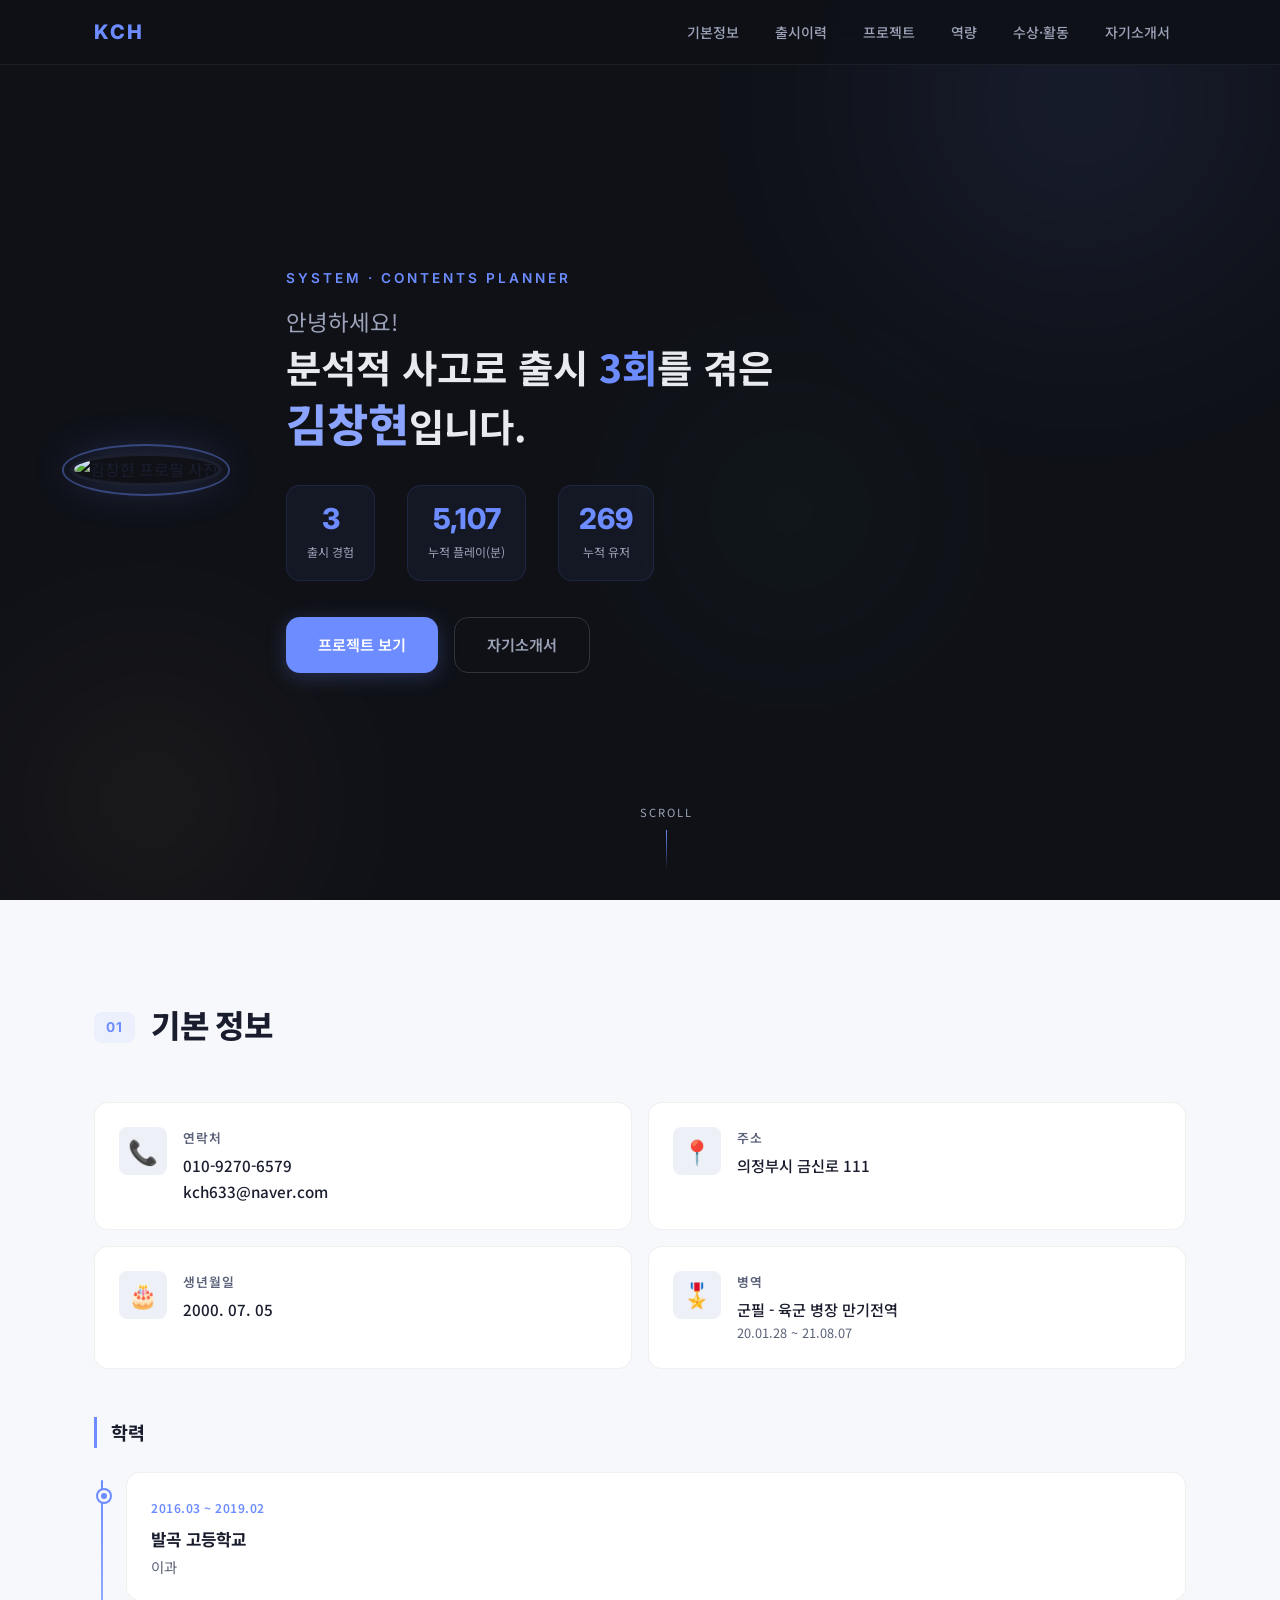
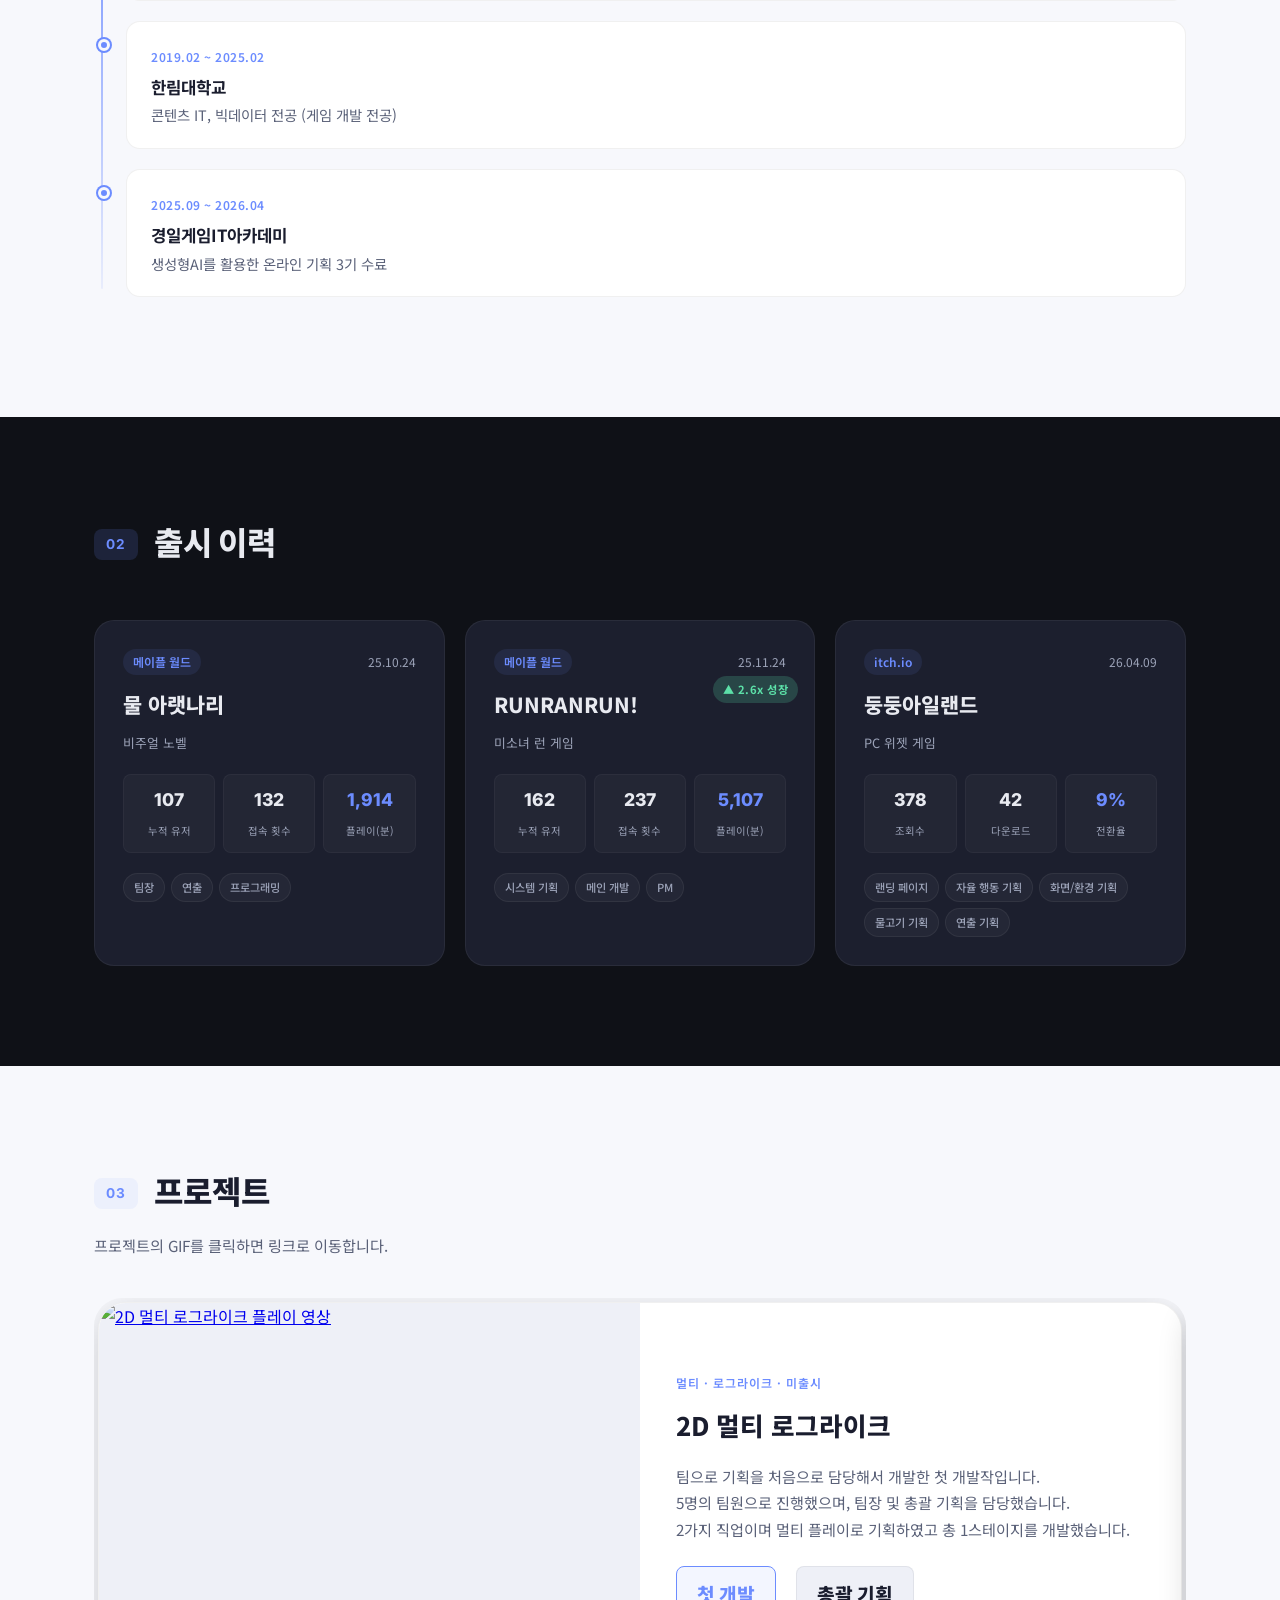
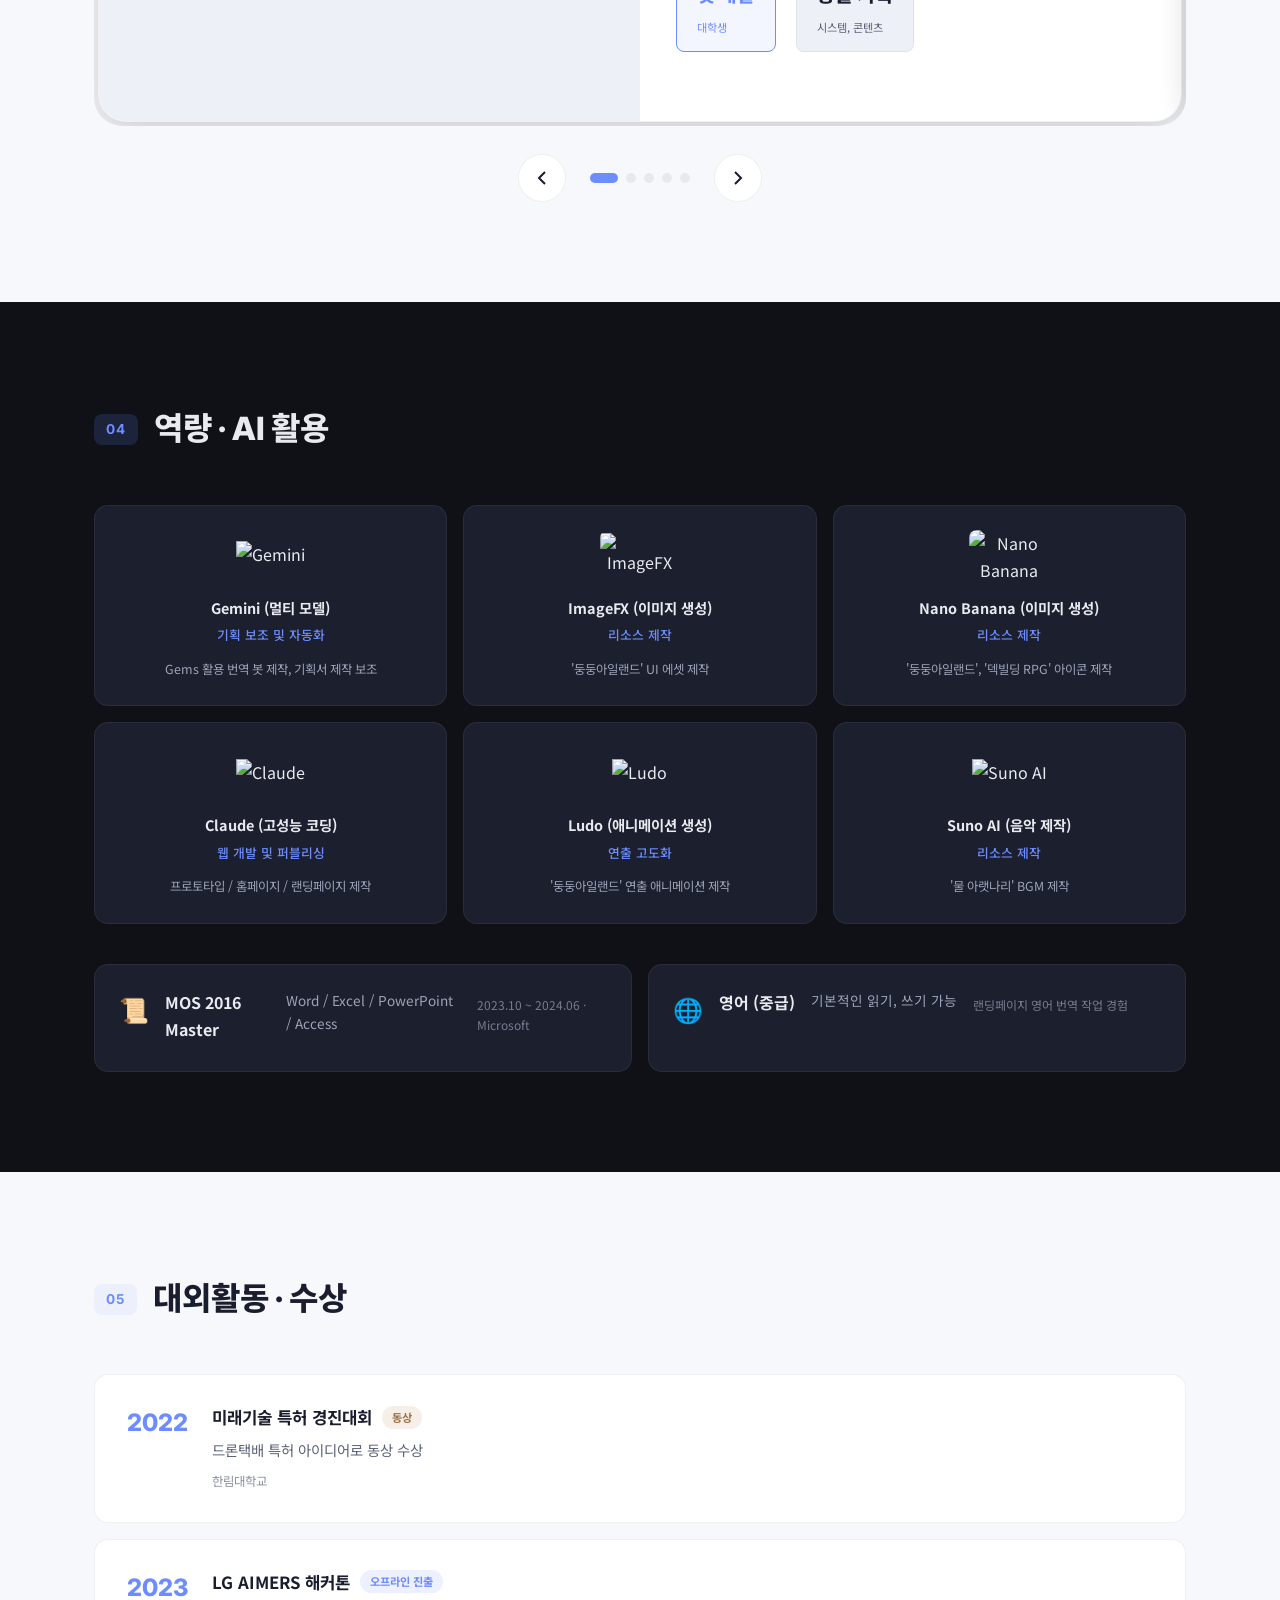
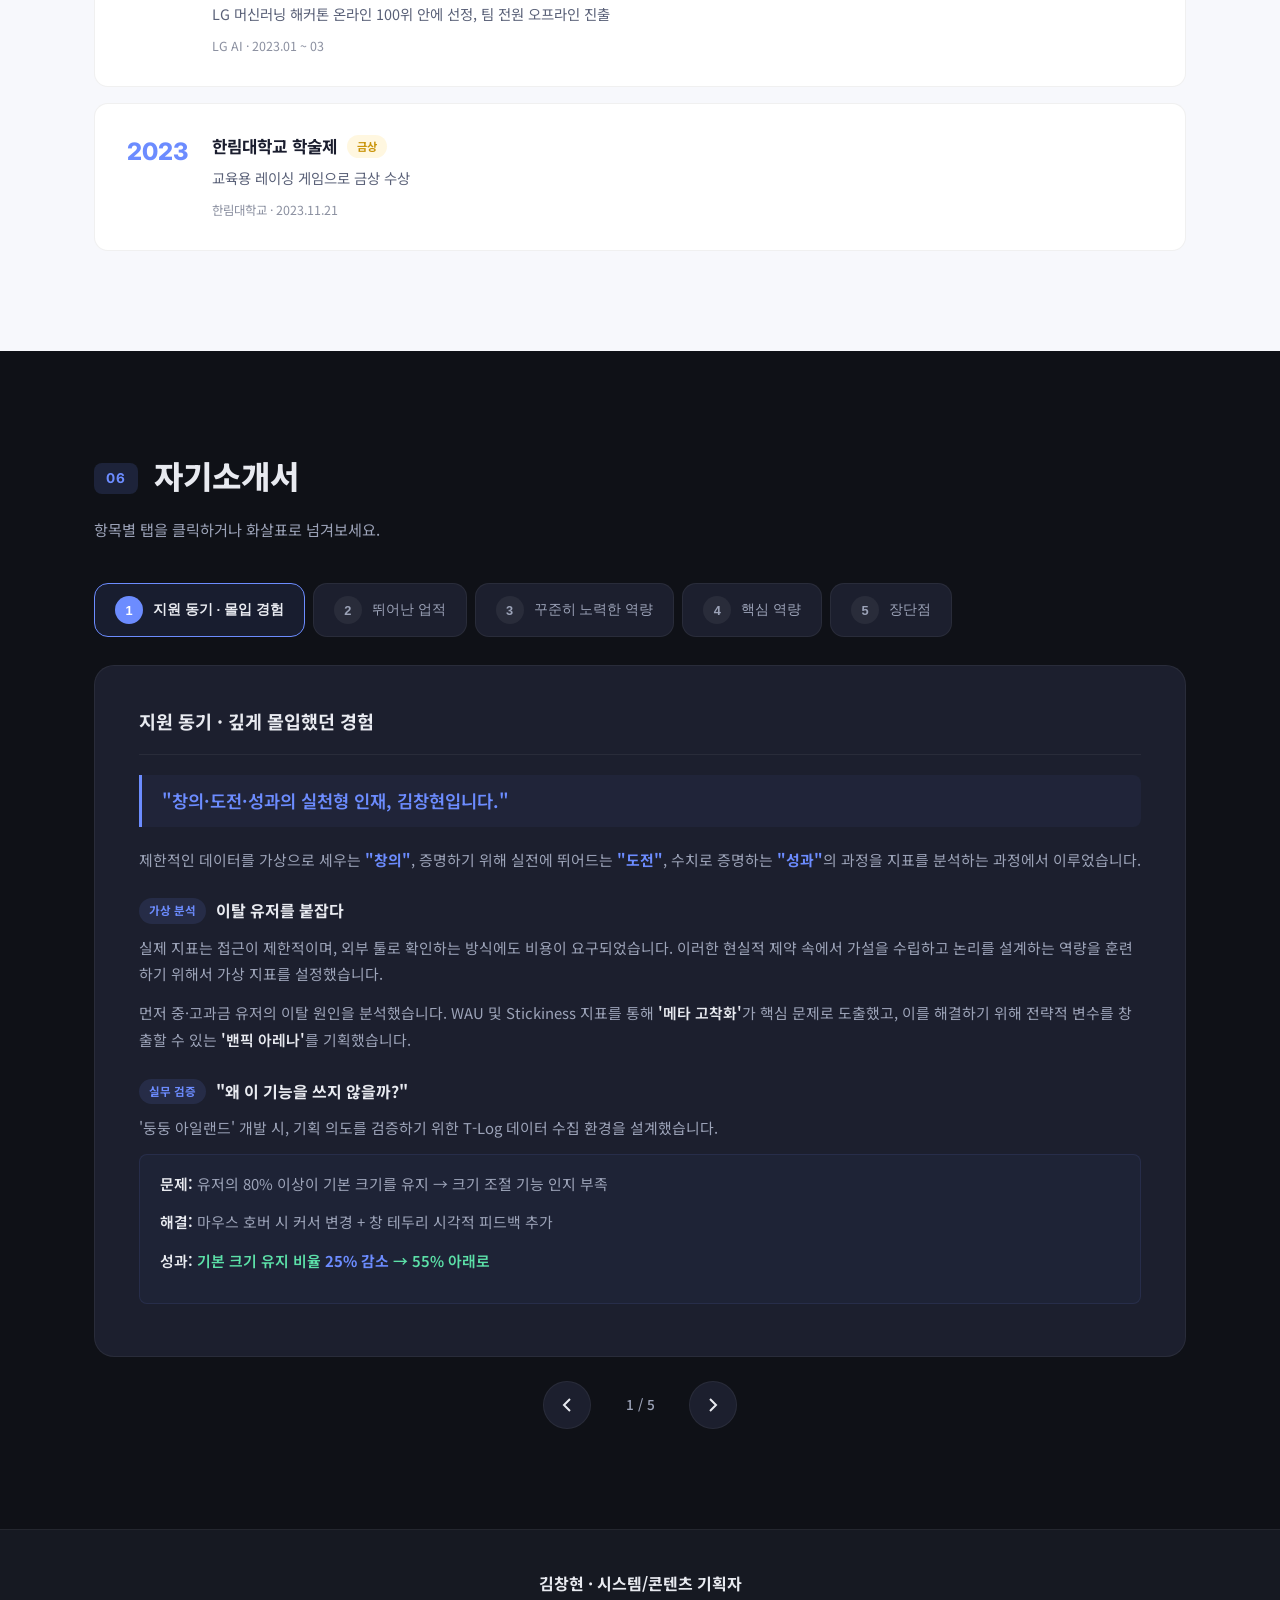
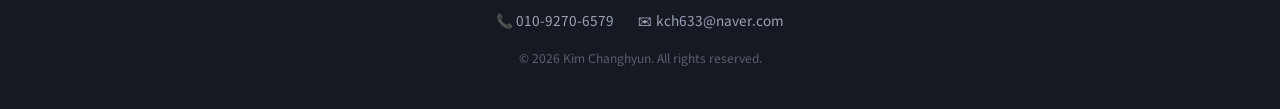
==== index.html @ a60b5e4e "Add files via upload" ====
<!DOCTYPE html>
<html lang="ko">
<head>
    <meta charset="UTF-8">
    <meta name="viewport" content="width=device-width, initial-scale=1.0">
    <meta name="description" content="김창현 - 시스템/콘텐츠 기획자 포트폴리오 및 이력서. 출시 3회 경험, 데이터 기반 기획.">
    <title>김창현 | 시스템·콘텐츠 기획자</title>
    <link rel="preconnect" href="https://fonts.googleapis.com">
    <link rel="preconnect" href="https://fonts.gstatic.com" crossorigin>
    <link href="https://fonts.googleapis.com/css2?family=Noto+Sans+KR:wght@300;400;500;600;700;800&family=Inter:wght@300;400;500;600;700;800&display=swap" rel="stylesheet">
    <link rel="stylesheet" href="style.css">
</head>
<body>
    <!-- ===================== NAVIGATION ===================== -->
    <nav id="main-nav">
        <div class="nav-inner">
            <a href="#hero" class="nav-logo">KCH</a>
            <ul class="nav-links">
                <li><a href="#about" class="nav-link active" data-section="about">기본정보</a></li>
                <li><a href="#career" class="nav-link" data-section="career">출시이력</a></li>
                <li><a href="#projects" class="nav-link" data-section="projects">프로젝트</a></li>
                <li><a href="#skills" class="nav-link" data-section="skills">역량</a></li>
                <li><a href="#awards" class="nav-link" data-section="awards">수상·활동</a></li>
                <li><a href="#cover-letter" class="nav-link" data-section="cover-letter">자기소개서</a></li>
            </ul>
            <button class="nav-mobile-toggle" id="nav-toggle" aria-label="메뉴 열기">
                <span></span><span></span><span></span>
            </button>
        </div>
    </nav>

    <!-- ===================== HERO ===================== -->
    <section id="hero">
        <div class="hero-bg-shapes">
            <div class="shape shape-1"></div>
            <div class="shape shape-2"></div>
            <div class="shape shape-3"></div>
        </div>
        <div class="hero-content">
            <div class="hero-photo-wrapper">
                <div class="hero-photo-ring"></div>
                <img src="images/image1.jpeg" alt="김창현 프로필 사진" class="hero-photo" id="hero-photo">
            </div>
            <div class="hero-text">
                <p class="hero-subtitle" id="hero-subtitle">System · Contents Planner</p>
                <h1 class="hero-title" id="hero-title">
                    <span class="hero-greeting">안녕하세요!</span>
                    <span class="hero-name">분석적 사고로 출시 <em>3회</em>를 겪은</span>
                    <span class="hero-name-highlight">김창현</span>입니다.
                </h1>
                <div class="hero-stats">
                    <div class="stat-item" id="stat-releases">
                        <span class="stat-number" data-target="3">0</span>
                        <span class="stat-label">출시 경험</span>
                    </div>
                    <div class="stat-item" id="stat-playtime">
                        <span class="stat-number" data-target="5107">0</span>
                        <span class="stat-label">누적 플레이(분)</span>
                    </div>
                    <div class="stat-item" id="stat-users">
                        <span class="stat-number" data-target="269">0</span>
                        <span class="stat-label">누적 유저</span>
                    </div>
                </div>
                <div class="hero-cta">
                    <a href="#projects" class="btn-primary" id="btn-view-projects">프로젝트 보기</a>
                    <a href="#cover-letter" class="btn-secondary" id="btn-view-intro">자기소개서</a>
                </div>
            </div>
        </div>
        <div class="scroll-indicator" id="scroll-indicator">
            <span>Scroll</span>
            <div class="scroll-line"></div>
        </div>
    </section>

    <!-- ===================== ABOUT ===================== -->
    <section id="about" class="section">
        <div class="container">
            <h2 class="section-title"><span class="section-number">01</span>기본 정보</h2>
            <div class="about-grid">
                <div class="info-card" id="info-contact">
                    <div class="info-icon">📞</div>
                    <div class="info-content">
                        <h3>연락처</h3>
                        <p>010-9270-6579</p>
                        <p>kch633@naver.com</p>
                    </div>
                </div>
                <div class="info-card" id="info-address">
                    <div class="info-icon">📍</div>
                    <div class="info-content">
                        <h3>주소</h3>
                        <p>의정부시 금신로 111</p>
                    </div>
                </div>
                <div class="info-card" id="info-birth">
                    <div class="info-icon">🎂</div>
                    <div class="info-content">
                        <h3>생년월일</h3>
                        <p>2000. 07. 05</p>
                    </div>
                </div>
                <div class="info-card" id="info-military">
                    <div class="info-icon">🎖️</div>
                    <div class="info-content">
                        <h3>병역</h3>
                        <p>군필 - 육군 병장 만기전역</p>
                        <p class="info-sub">20.01.28 ~ 21.08.07</p>
                    </div>
                </div>
            </div>

            <!-- Education -->
            <div class="timeline-section">
                <h3 class="subsection-title">학력</h3>
                <div class="timeline">
                    <div class="timeline-item" id="edu-highschool">
                        <div class="timeline-dot"></div>
                        <div class="timeline-card">
                            <span class="timeline-date">2016.03 ~ 2019.02</span>
                            <h4>발곡 고등학교</h4>
                            <p>이과</p>
                        </div>
                    </div>
                    <div class="timeline-item" id="edu-university">
                        <div class="timeline-dot"></div>
                        <div class="timeline-card">
                            <span class="timeline-date">2019.02 ~ 2025.02</span>
                            <h4>한림대학교</h4>
                            <p>콘텐츠 IT, 빅데이터 전공 (게임 개발 전공)</p>
                        </div>
                    </div>
                    <div class="timeline-item" id="edu-academy">
                        <div class="timeline-dot"></div>
                        <div class="timeline-card">
                            <span class="timeline-date">2025.09 ~ 2026.04</span>
                            <h4>경일게임IT아카데미</h4>
                            <p>생성형AI를 활용한 온라인 기획 3기 수료</p>
                        </div>
                    </div>
                </div>
            </div>
        </div>
    </section>

    <!-- ===================== CAREER (출시 이력) ===================== -->
    <section id="career" class="section section-dark">
        <div class="container">
            <h2 class="section-title light"><span class="section-number">02</span>출시 이력</h2>
            <div class="career-grid">
                <!-- 물 아랫나리 -->
                <div class="career-card" id="career-1">
                    <div class="career-header">
                        <span class="career-platform">메이플 월드</span>
                        <span class="career-date">25.10.24</span>
                    </div>
                    <h3 class="career-title">물 아랫나리</h3>
                    <span class="career-genre">비주얼 노벨</span>
                    <div class="career-metrics">
                        <div class="metric">
                            <span class="metric-value">107</span>
                            <span class="metric-label">누적 유저</span>
                        </div>
                        <div class="metric">
                            <span class="metric-value">132</span>
                            <span class="metric-label">접속 횟수</span>
                        </div>
                        <div class="metric">
                            <span class="metric-value highlight">1,914</span>
                            <span class="metric-label">플레이(분)</span>
                        </div>
                    </div>
                    <div class="career-roles">
                        <span class="role-tag">팀장</span>
                        <span class="role-tag">연출</span>
                        <span class="role-tag">프로그래밍</span>
                    </div>
                </div>

                <!-- RUNRANRUN! -->
                <div class="career-card" id="career-2">
                    <div class="career-badge">▲ 2.6x 성장</div>
                    <div class="career-header">
                        <span class="career-platform">메이플 월드</span>
                        <span class="career-date">25.11.24</span>
                    </div>
                    <h3 class="career-title">RUNRANRUN!</h3>
                    <span class="career-genre">미소녀 런 게임</span>
                    <div class="career-metrics">
                        <div class="metric">
                            <span class="metric-value">162</span>
                            <span class="metric-label">누적 유저</span>
                        </div>
                        <div class="metric">
                            <span class="metric-value">237</span>
                            <span class="metric-label">접속 횟수</span>
                        </div>
                        <div class="metric">
                            <span class="metric-value highlight">5,107</span>
                            <span class="metric-label">플레이(분)</span>
                        </div>
                    </div>
                    <div class="career-roles">
                        <span class="role-tag">시스템 기획</span>
                        <span class="role-tag">메인 개발</span>
                        <span class="role-tag">PM</span>
                    </div>
                </div>

                <!-- 둥둥아일랜드 -->
                <div class="career-card" id="career-3">
                    <div class="career-header">
                        <span class="career-platform">itch.io</span>
                        <span class="career-date">26.04.09</span>
                    </div>
                    <h3 class="career-title">둥둥아일랜드</h3>
                    <span class="career-genre">PC 위젯 게임</span>
                    <div class="career-metrics">
                        <div class="metric">
                            <span class="metric-value">378</span>
                            <span class="metric-label">조회수</span>
                        </div>
                        <div class="metric">
                            <span class="metric-value">42</span>
                            <span class="metric-label">다운로드</span>
                        </div>
                        <div class="metric">
                            <span class="metric-value highlight">9%</span>
                            <span class="metric-label">전환율</span>
                        </div>
                    </div>
                    <div class="career-roles">
                        <span class="role-tag">랜딩 페이지</span>
                        <span class="role-tag">자율 행동 기획</span>
                        <span class="role-tag">화면/환경 기획</span>
                        <span class="role-tag">물고기 기획</span>
                        <span class="role-tag">연출 기획</span>
                    </div>
                </div>
            </div>
        </div>
    </section>

    <!-- ===================== PROJECTS (슬라이드) ===================== -->
    <section id="projects" class="section">
        <div class="container">
            <h2 class="section-title"><span class="section-number">03</span>프로젝트</h2>
            <p class="section-desc">프로젝트의 GIF를 클릭하면 링크로 이동합니다.</p>
            
            <div class="project-slider" id="project-slider">
                <div class="slider-viewport">
                    <div class="slider-track" id="slider-track">
                        <!-- 프로젝트 1 -->
                        <div class="slide" id="slide-1">
                            <div class="slide-inner">
                                <div class="slide-media">
                                <a href="https://youtu.be/Q5XIdVOKSsM?si=_pxQMn7ErmnCiLA8" target="_blank">
                                    <img src="images/2D.gif" alt="2D 멀티 로그라이크 플레이 영상">
                                </a>
                                </div>
                                <div class="slide-info">
                                    <span class="slide-tag">멀티 · 로그라이크 · 미출시</span>
                                    <h3 class="slide-title">2D 멀티 로그라이크</h3>
                                    <p class="slide-description">
                                        팀으로 기획을 처음으로 담당해서 개발한 첫 개발작입니다.<br>
                                        5명의 팀원으로 진행했으며, 팀장 및 총괄 기획을 담당했습니다.<br>
                                        2가지 직업이며 멀티 플레이로 기획하였고 총 1스테이지를 개발했습니다.
                                    </p>
                                    <div class="slide-stats">
                                        <div class="slide-stat accent">
                                            <span class="slide-stat-value">첫 개발</span>
                                            <span class="slide-stat-label">대학생</span>
                                        </div>
                                        <div class="slide-stat">
                                            <span class="slide-stat-value">총괄 기획</span>
                                            <span class="slide-stat-label">시스템, 콘텐츠</span>
                                        </div>
                                    </div>
                                </div>
                            </div>
                        </div>
                        <!-- 프로젝트 2 -->
                        <div class="slide" id="slide-2">
                            <div class="slide-inner">
                                <div class="slide-media">
                                <a href="https://maplestoryworlds.nexon.com/ko/play/de426f1968ea48bdb3fa9789f157d930" target="_blank">
                                <img src="images/물아랫나리.gif" alt="물 아랫나리 플레이 영상">
                                </a>
                                </div>
                                <div class="slide-info">
                                    <span class="slide-tag">비주얼 노벨 · 메이플 월드 출시</span>
                                    <h3 class="slide-title">물 아랫나리</h3>
                                    <p class="slide-description">
                                        팀장, 연출, 프로그래밍을 담당한 첫 출시작입니다. <br>
                                        오컬트 장르의 비주얼 노벨입니다.<br>
                                        선형적 구성으로 주로 1회 플레이가 이루어졌지만, <br>
                                        이 경험에서 반복 플레이를 유도하는 순환 구조의 중요성을 배웠습니다.
                                    </p>
                                    <div class="slide-stats">
                                        <div class="slide-stat">
                                            <span class="slide-stat-value">107명</span>
                                            <span class="slide-stat-label">누적 유저</span>
                                        </div>
                                        <div class="slide-stat accent">
                                            <span class="slide-stat-value">1,914분</span>
                                            <span class="slide-stat-label">플레이 시간</span>
                                        </div>
                                    </div>
                                </div>
                            </div>
                        </div>

                        <!-- 프로젝트 3 -->
                        <div class="slide" id="slide-3">
                            <div class="slide-inner">
                                <div class="slide-media">
                                <a href="https://maplestoryworlds.nexon.com/ko/play/7c72d484620545b7b77f2e4b42f7b3b6" target="_blank">
                                <img src="images/RUNRANRUN!.gif" alt="RUNRANRUN 플레이 영상">
                                </a>
                                </div>
                                <div class="slide-info">
                                    <span class="slide-tag">미소녀 런 게임 · 메이플 월드 출시</span>
                                    <h3 class="slide-title">RUNRANRUN!</h3>
                                    <p class="slide-description">
                                        시스템 기획과 메인 개발, PM을 담당했습니다.<br>
                                        미소녀를 태그하면서 진행하는 런 게임입니다.<br>
                                        전작의 교훈을 반영해 반복 플레이를 유도하는 순환 구조에 집중했으며,<br>
                                        전작 대비 <strong>2.6배 성장한 5,107분</strong>의 누적 플레이 시간을 기록했습니다.
                                    </p>
                                    <div class="slide-stats">
                                        <div class="slide-stat">
                                            <span class="slide-stat-value">162명</span>
                                            <span class="slide-stat-label">누적 유저</span>
                                        </div>
                                        <div class="slide-stat accent">
                                            <span class="slide-stat-value">5,107분</span>
                                            <span class="slide-stat-label">▲ 2.6x 성장</span>
                                        </div>
                                    </div>
                                </div>
                            </div>
                        </div>
                        <!-- 프로젝트 4 -->
                        <div class="slide" id="slide-4">
                            <div class="slide-inner">
                                <div class="slide-media">
                                <img src="images/PageofDesire.gif" alt="PageofDesire 플레이 영상">
                                </div>
                                <div class="slide-info">
                                    <span class="slide-tag">덱빌딩 · RPG · 미출시</span>
                                    <h3 class="slide-title">PageofDesire</h3>
                                    <p class="slide-description">
                                        부팀장, PM, 덱 편성, 인벤토리, 던전 콘텐츠, 보상 시스템을 기획했습니다. <br>
                                        덱을 빌딩하고 던전을 깨며 점차 성장하는 RPG입니다.<br>
                                        팀원간 소통과 기한에 맞추기 위해 <strong>임기응변</strong>이 중요했던 프로젝트였습니다.<br>
                                        그 결과, 스토리 및 퀘스트 시스템을 변경하여 기한내 마칠 수 있었습니다.
                                    </p>
                                    <div class="slide-stats">
                                        <div class="slide-stat accent">
                                            <span class="slide-stat-value">소통</span>
                                            <span class="slide-stat-label">Slack · 회의록</span>
                                        </div>
                                        <div class="slide-stat">
                                            <span class="slide-stat-value">임기응변</span>
                                            <span class="slide-stat-label">완수</span>
                                        </div>
                                    </div>
                                </div>
                            </div>
                        </div>
                        <!-- 프로젝트 5 -->
                        <div class="slide" id="slide-5">
                            <div class="slide-inner">
                                <div class="slide-media">
                                <a href="https://devel-rocket.itch.io/doongdoongisland" target="_blank">
                                <img src="images/DoongDoong.gif" alt="둥둥아일랜드 플레이 영상">
                                </a>
                                </div>
                                <div class="slide-info">
                                    <span class="slide-tag">PC 위젯 게임 · itch.io · 글로벌 출시</span>
                                    <h3 class="slide-title">둥둥아일랜드</h3>
                                    <p class="slide-description">
                                        랜딩 페이지 제작, 자율 행동/화면/환경/물고기/연출 기획을 담당했습니다. <br>
                                        PC 위젯 게임으로 PC 한켠에 켜두고 지켜보는 자동화되는 게임입니다.<br>
                                        유저 유입 경로를 직접 설계하여<br>
                                        <strong>378회 조회수와 9% 다운로드 전환율</strong>을 달성했습니다. <br>
                                        T-Log 데이터 분석을 통해 UX <strong>25%</strong>의 미사용률을 개선시켰습니다. 
                                    </p>
                                    <div class="slide-stats">
                                        <div class="slide-stat">
                                            <span class="slide-stat-value">378회</span>
                                            <span class="slide-stat-label">조회수</span>
                                        </div>
                                        <div class="slide-stat accent">
                                            <span class="slide-stat-value">9%</span>
                                            <span class="slide-stat-label">전환율</span>
                                        </div>
                                        <div class="slide-stat">
                                            <span class="slide-stat-value">42회</span>
                                            <span class="slide-stat-label">다운로드</span>
                                        </div>
                                    </div>
                                </div>
                            </div>
                        </div>
                    </div>
                </div>
                <div class="slider-controls">
                    <button class="slider-btn slider-prev" id="slider-prev" aria-label="이전 슬라이드">
                        <svg width="24" height="24" viewBox="0 0 24 24" fill="none" stroke="currentColor" stroke-width="2"><polyline points="15 18 9 12 15 6"></polyline></svg>
                    </button>
                    <div class="slider-dots" id="slider-dots">
                        <button class="dot active" data-index="0" aria-label="슬라이드 1"></button>
                        <button class="dot" data-index="1" aria-label="슬라이드 2"></button>
                        <button class="dot" data-index="2" aria-label="슬라이드 3"></button>
                        <button class="dot" data-index="3" aria-label="슬라이드 4"></button>
                        <button class="dot" data-index="4" aria-label="슬라이드 5"></button>
                    </div>
                    <button class="slider-btn slider-next" id="slider-next" aria-label="다음 슬라이드">
                        <svg width="24" height="24" viewBox="0 0 24 24" fill="none" stroke="currentColor" stroke-width="2"><polyline points="9 18 15 12 9 6"></polyline></svg>
                    </button>
                </div>
            </div>
        </div>
    </section>

    <!-- ===================== SKILLS (AI 활용 + 자격증) ===================== -->
    <section id="skills" class="section section-dark">
        <div class="container">
            <h2 class="section-title light"><span class="section-number">04</span>역량 · AI 활용</h2>
            
            <div class="ai-tools-grid">
                <div class="ai-tool-card" id="tool-gemini">
                    <div class="tool-logo-wrapper">
                        <img src="images/image2.png" alt="Gemini" class="tool-logo">
                    </div>
                    <h4>Gemini (멀티 모델)</h4>
                    <p>기획 보조 및 자동화</p>
                    <span class="tool-detail">Gems 활용 번역 봇 제작, 기획서 제작 보조</span>
                </div>
                <div class="ai-tool-card" id="tool-imagefx">
                    <div class="tool-logo-wrapper">
                        <img src="images/image3.png" alt="ImageFX" class="tool-logo">
                    </div>
                    <h4>ImageFX (이미지 생성)</h4>
                    <p>리소스 제작</p>
                    <span class="tool-detail">'둥둥아일랜드' UI 에셋 제작</span>
                </div>
                <div class="ai-tool-card" id="tool-nano">
                    <div class="tool-logo-wrapper">
                        <img src="images/image4.png" alt="Nano Banana" class="tool-logo">
                    </div>
                    <h4>Nano Banana (이미지 생성)</h4>
                    <p>리소스 제작</p>
                    <span class="tool-detail">'둥둥아일랜드', '덱빌딩 RPG' 아이콘 제작</span>
                </div>
                <div class="ai-tool-card" id="tool-claude">
                    <div class="tool-logo-wrapper">
                        <img src="images/image5.jpeg" alt="Claude" class="tool-logo">
                    </div>
                    <h4>Claude (고성능 코딩)</h4>
                    <p>웹 개발 및 퍼블리싱</p>
                    <span class="tool-detail">프로토타입 / 홈페이지 / 랜딩페이지 제작</span>
                </div>
                <div class="ai-tool-card" id="tool-ludo">
                    <div class="tool-logo-wrapper">
                        <img src="images/image6.png" alt="Ludo" class="tool-logo">
                    </div>
                    <h4>Ludo (애니메이션 생성)</h4>
                    <p>연출 고도화</p>
                    <span class="tool-detail">'둥둥아일랜드' 연출 애니메이션 제작</span>
                </div>
                <div class="ai-tool-card" id="tool-suno">
                    <div class="tool-logo-wrapper">
                        <img src="images/image7.png" alt="Suno AI" class="tool-logo">
                    </div>
                    <h4>Suno AI (음악 제작)</h4>
                    <p>리소스 제작</p>
                    <span class="tool-detail">'물 아랫나리' BGM 제작</span>
                </div>
            </div>

            <!-- Certificates & Language -->
            <div class="cert-lang-grid">
                <div class="cert-card" id="cert-mos">
                    <div class="cert-icon">📜</div>
                    <h4>MOS 2016 Master</h4>
                    <p>Word / Excel / PowerPoint / Access</p>
                    <span class="cert-date">2023.10 ~ 2024.06 · Microsoft</span>
                </div>
                <div class="cert-card" id="cert-lang">
                    <div class="cert-icon">🌐</div>
                    <h4>영어 (중급)</h4>
                    <p>기본적인 읽기, 쓰기 가능</p>
                    <span class="cert-date">랜딩페이지 영어 번역 작업 경험</span>
                </div>
            </div>
        </div>
    </section>

    <!-- ===================== AWARDS ===================== -->
    <section id="awards" class="section">
        <div class="container">
            <h2 class="section-title"><span class="section-number">05</span>대외활동 · 수상</h2>
            <div class="awards-grid">
                <div class="award-card" id="award-1">
                    <div class="award-year">2022</div>
                    <div class="award-body">
                        <h4>미래기술 특허 경진대회 <span class="award-badge bronze">동상</span></h4>
                        <p>드론택배 특허 아이디어로 동상 수상</p>
                        <span class="award-org">한림대학교</span>
                    </div>
                </div>
                <div class="award-card" id="award-2">
                    <div class="award-year">2023</div>
                    <div class="award-body">
                        <h4>LG AIMERS 해커톤 <span class="award-badge special">오프라인 진출</span></h4>
                        <p>LG 머신러닝 해커톤 온라인 100위 안에 선정, 팀 전원 오프라인 진출</p>
                        <span class="award-org">LG AI · 2023.01 ~ 03</span>
                    </div>
                </div>
                <div class="award-card" id="award-3">
                    <div class="award-year">2023</div>
                    <div class="award-body">
                        <h4>한림대학교 학술제 <span class="award-badge gold">금상</span></h4>
                        <p>교육용 레이싱 게임으로 금상 수상</p>
                        <span class="award-org">한림대학교 · 2023.11.21</span>
                    </div>
                </div>
            </div>
        </div>
    </section>

    <!-- ===================== COVER LETTER (슬라이드) ===================== -->
    <section id="cover-letter" class="section section-dark">
        <div class="container">
            <h2 class="section-title light"><span class="section-number">06</span>자기소개서</h2>
            <p class="section-desc light">항목별 탭을 클릭하거나 화살표로 넘겨보세요.</p>

            <div class="cl-wrapper">
                <!-- Tab buttons -->
                <div class="cl-tabs" id="cl-tabs">
                    <button class="cl-tab active" data-cl="0" id="cl-tab-1">
                        <span class="cl-tab-num">1</span>
                        <span class="cl-tab-title">지원 동기 · 몰입 경험</span>
                    </button>
                    <button class="cl-tab" data-cl="1" id="cl-tab-2">
                        <span class="cl-tab-num">2</span>
                        <span class="cl-tab-title">뛰어난 업적</span>
                    </button>
                    <button class="cl-tab" data-cl="2" id="cl-tab-3">
                        <span class="cl-tab-num">3</span>
                        <span class="cl-tab-title">꾸준히 노력한 역량</span>
                    </button>
                    <button class="cl-tab" data-cl="3" id="cl-tab-4">
                        <span class="cl-tab-num">4</span>
                        <span class="cl-tab-title">핵심 역량</span>
                    </button>
                    <button class="cl-tab" data-cl="4" id="cl-tab-5">
                        <span class="cl-tab-num">5</span>
                        <span class="cl-tab-title">장단점</span>
                    </button>
                </div>

                <!-- Content panels -->
                <div class="cl-panels" id="cl-panels">
                    <!-- Panel 1 -->
                    <div class="cl-panel active" data-cl-panel="0" id="cl-panel-1">
                        <div class="cl-panel-inner">
                            <h3 class="cl-question">지원 동기 · 깊게 몰입했던 경험</h3>
                            <blockquote class="cl-quote">"창의·도전·성과의 실천형 인재, 김창현입니다."</blockquote>
                            <p>제한적인 데이터를 가상으로 세우는 <em>"창의"</em>, 증명하기 위해 실전에 뛰어드는 <em>"도전"</em>, 수치로 증명하는 <em>"성과"</em>의 과정을 지표를 분석하는 과정에서 이루었습니다.</p>
                            
                            <div class="cl-section">
                                <h4><span class="cl-badge">가상 분석</span> 이탈 유저를 붙잡다</h4>
                                <p>실제 지표는 접근이 제한적이며, 외부 툴로 확인하는 방식에도 비용이 요구되었습니다. 이러한 현실적 제약 속에서 가설을 수립하고 논리를 설계하는 역량을 훈련하기 위해서 가상 지표를 설정했습니다.</p>
                                <p>먼저 중·고과금 유저의 이탈 원인을 분석했습니다. WAU 및 Stickiness 지표를 통해 <strong>'메타 고착화'</strong>가 핵심 문제로 도출했고, 이를 해결하기 위해 전략적 변수를 창출할 수 있는 <strong>'밴픽 아레나'</strong>를 기획했습니다.</p>
                            </div>

                            <div class="cl-section">
                                <h4><span class="cl-badge">실무 검증</span> "왜 이 기능을 쓰지 않을까?"</h4>
                                <p>'둥둥 아일랜드' 개발 시, 기획 의도를 검증하기 위한 T-Log 데이터 수집 환경을 설계했습니다.</p>
                                <div class="cl-highlight-box">
                                    <p><strong>문제:</strong> 유저의 80% 이상이 기본 크기를 유지 → 크기 조절 기능 인지 부족</p>
                                    <p><strong>해결:</strong> 마우스 호버 시 커서 변경 + 창 테두리 시각적 피드백 추가</p>
                                    <p class="cl-result"><strong>성과:</strong> 기본 크기 유지 비율 <em>25% 감소</em> → 55% 아래로</p>
                                </div>
                            </div>
                        </div>
                    </div>

                    <!-- Panel 2 -->
                    <div class="cl-panel" data-cl-panel="1" id="cl-panel-2">
                        <div class="cl-panel-inner">
                            <h3 class="cl-question">가장 뛰어난 업적</h3>
                            <blockquote class="cl-quote">"글로벌 플랫폼 출시 경험을 포함한 총 3회의 출시로 시장성을 검증하고, 기획 의도를 적중시키다."</blockquote>

                            <div class="cl-section">
                                <h4><span class="cl-badge accent">데이터 2.6배 성장</span> 지표로 증명하다</h4>
                                <p>전작(1,914분) 대비 <strong>2.6배 이상 상승한 5,107분</strong>의 누적 플레이 시간을 기록했습니다.</p>
                                <p>첫 출시작 '물 아랫나리'의 선형적 구성이 아쉬워, 차기작 'RUNRANRUN!'에서 유저들이 반복 플레이를 하도록 하는 순환 구조에 집중했습니다.</p>
                                <div class="cl-data-compare">
                                    <div class="cl-data-item">
                                        <span class="cl-data-label">물 아랫나리</span>
                                        <div class="cl-bar" style="--bar-width: 37%">
                                            <span class="cl-bar-value">1,914분</span>
                                        </div>
                                    </div>
                                    <div class="cl-data-item">
                                        <span class="cl-data-label">RUNRANRUN!</span>
                                        <div class="cl-bar accent" style="--bar-width: 100%">
                                            <span class="cl-bar-value">5,107분</span>
                                        </div>
                                    </div>
                                </div>
                            </div>

                            <div class="cl-section">
                                <h4><span class="cl-badge accent">전환율 9%</span> 유입까지 확장</h4>
                                <p>유저의 유입 경로를 직접 설계하고 관리한 결과, <strong>378회 조회수와 9% 다운로드 전환율</strong>을 달성했습니다.</p>
                                <p>데스크톱 위젯이라는 장르 특성상 '일상 속 힐링'을 원하는 타겟 유저의 니즈를 공략, 편안한 파스텔 톤의 색상과 부드러운 글씨체를 사용해 랜딩 페이지와 팀 홈페이지를 제작했습니다.</p>
                            </div>
                        </div>
                    </div>

                    <!-- Panel 3 -->
                    <div class="cl-panel" data-cl-panel="2" id="cl-panel-3">
                        <div class="cl-panel-inner">
                            <h3 class="cl-question">꾸준히 노력해온 역량</h3>
                            <blockquote class="cl-quote">"투명한 지표를 통해 팀원 모두가 하나의 성과를 바라보게 만드는 실전형 리더입니다."</blockquote>

                            <p>약 10명 규모의 덱빌딩 RPG 프로젝트 기획 부팀장 당시, 한 팀원이 리더 그룹과의 소통 없이 해석·방향 차이로 개발 속도가 급격히 저하되는 위기를 겪었습니다.</p>

                            <div class="cl-section">
                                <h4><span class="cl-badge">정보 동기화</span></h4>
                                <p>단순 구두 협의나 스크럼은 정보가 휘발되는 문제가 있었습니다. 모든 회의 내용 및 담당 기능의 로직과 가이드를 Slack에 상세히 명세화하고 스레드로 아카이빙했습니다.</p>
                                <div class="cl-highlight-box">
                                    <p class="cl-result">기획 해석 차이로 발생하던 불필요한 논쟁을 없앴고, <em>재작업률 40% 이상 단축</em>, 스프린트 일정 <em>100% 준수</em></p>
                                </div>
                            </div>

                            <div class="cl-section">
                                <h4><span class="cl-badge">전략적 우선순위 조정</span></h4>
                                <p>WBS를 통해 인원, 기한, 시간을 한눈에 정리했습니다.</p>
                                <ul class="cl-list">
                                    <li><strong>수용:</strong> '테이블 구조 변경'은 일정 내 수용 가능 확인 → 담당자 배정, 마감 확정</li>
                                    <li><strong>전환:</strong> '다갈래 던전' 등은 시간적 한계와 리소스 부족을 근거로 백로그로 전환</li>
                                </ul>
                            </div>
                        </div>
                    </div>

                    <!-- Panel 4 -->
                    <div class="cl-panel" data-cl-panel="3" id="cl-panel-4">
                        <div class="cl-panel-inner">
                            <h3 class="cl-question">핵심 역량</h3>
                            <blockquote class="cl-quote">"AI와 툴의 전략적 결합으로 협업의 정밀도와 속도를 높이는 기획자"</blockquote>

                            <div class="cl-section">
                                <h4><span class="cl-badge accent">리소스 한계 돌파</span> 기간 50% 단축</h4>
                                <div class="cl-highlight-box">
                                    <p><strong>문제:</strong> 저작권 문제와 에셋 간 화풍 불일치로 약 4일의 기간이 예상</p>
                                    <p><strong>해결:</strong> 생성형 AI 시드값·프롬프트 구조를 규격화한 가이드라인 배포</p>
                                    <p class="cl-result"><strong>성과:</strong> 리소스 수급 시간 <em>4일 → 2일 (50% 단축)</em></p>
                                </div>
                            </div>

                            <div class="cl-section">
                                <h4><span class="cl-badge accent">추상의 실체화</span> 개발 공정 가속화</h4>
                                <div class="cl-highlight-box">
                                    <p><strong>해결:</strong> Claude를 활용해 핵심 기능을 넣은 HTML 프로토타입을 제작, 직관적으로 전달</p>
                                    <p class="cl-result"><strong>성과:</strong> 기획 소통 시간 <em>약 1/3로 단축</em></p>
                                </div>
                            </div>

                            <div class="cl-section">
                                <h4><span class="cl-badge">툴 활용 능력</span> 정교한 설계</h4>
                                <p>MOS Master 취득을 통해 다져진 오피스 활용 능력을 바탕으로, 쿠키런:킹덤 가상 지표 분석 시 엑셀을 활용해 가상 지표를 그래프로 시각화하여 분석서를 효과적으로 작성했습니다.</p>
                            </div>
                        </div>
                    </div>

                    <!-- Panel 5 -->
                    <div class="cl-panel" data-cl-panel="4" id="cl-panel-5">
                        <div class="cl-panel-inner">
                            <h3 class="cl-question">장점과 단점</h3>

                            <div class="cl-section">
                                <h4 class="cl-strength-title">💪 장점</h4>
                                <blockquote class="cl-quote small">"목표를 완수하는 추진력, 팀의 시너지를 만드는 유연한 수용성을 겸비하다."</blockquote>
                                <ul class="cl-list">
                                    <li><strong>능동적 추진력:</strong> 예상치 못한 기술적 제약이나 기획 수정이 필요한 상황에서 대안을 먼저 제시하며 프로젝트를 완수</li>
                                    <li><strong>높은 수용성:</strong> 동료의 건설적인 피드백을 적극적으로 수용하여 기획안을 정교하게 다듬으며 팀의 시너지를 극대화</li>
                                </ul>
                                <div class="cl-example">
                                    <span class="cl-example-label">사례</span>
                                    <p>덱 빌딩 RPG 제작 당시, 일정 부족 문제를 해결하고자 팀원과 합의 후, 스토리 전달 방식을 '퀘스트 기반'에서 '최초 던전 입장 시 출력'으로 변경해 기한 내 완수</p>
                                </div>
                            </div>

                            <div class="cl-divider"></div>

                            <div class="cl-section">
                                <h4 class="cl-weakness-title">🔄 단점과 극복</h4>
                                <blockquote class="cl-quote small">"개인의 확신보다 팀의 '합리적 합의'를 우선하며, 치열한 논의를 객관적 성과로 전환합니다."</blockquote>
                                <p><strong>단점:</strong> 다소 자기 주장이 강해 보일 때가 있습니다.</p>
                                <ul class="cl-list effort">
                                    <li><strong>근거:</strong> 독단이 되지 않도록, 객관적인 지표나 근거를 제시</li>
                                    <li><strong>보완:</strong> 충돌 의견을 '리스크 검증' 단계로 수용</li>
                                    <li><strong>합의:</strong> 양측의 강점을 결합한 더 발전된 대안 도출</li>
                                </ul>
                                <div class="cl-example">
                                    <span class="cl-example-label">사례</span>
                                    <p>'둥둥아일랜드' 도움말 UI에서 의견 충돌 발생 → 레퍼런스 교차 검증 + 예비 유저 60명 리서치 수행 → 데이터 기반으로 기획 수정하여 성공적으로 마무리</p>
                                </div>
                            </div>
                        </div>
                    </div>
                </div>

                <!-- CL Slider controls -->
                <div class="cl-controls">
                    <button class="slider-btn cl-prev" id="cl-prev" aria-label="이전 항목">
                        <svg width="24" height="24" viewBox="0 0 24 24" fill="none" stroke="currentColor" stroke-width="2"><polyline points="15 18 9 12 15 6"></polyline></svg>
                    </button>
                    <span class="cl-indicator" id="cl-indicator">1 / 5</span>
                    <button class="slider-btn cl-next" id="cl-next" aria-label="다음 항목">
                        <svg width="24" height="24" viewBox="0 0 24 24" fill="none" stroke="currentColor" stroke-width="2"><polyline points="9 18 15 12 9 6"></polyline></svg>
                    </button>
                </div>
            </div>
        </div>
    </section>

    <!-- ===================== FOOTER ===================== -->
    <footer id="footer">
        <div class="container">
            <div class="footer-content">
                <p class="footer-name">김창현 · 시스템/콘텐츠 기획자</p>
                <div class="footer-contacts">
                    <span>📞 010-9270-6579</span>
                    <span>✉ kch633@naver.com</span>
                </div>
                <p class="footer-copy">© 2026 Kim Changhyun. All rights reserved.</p>
            </div>
        </div>
    </footer>

    <script src="script.js"></script>
</body>
</html>
---- style.css ----
/* ===== RESET & VARIABLES ===== */
*,
*::before,
*::after {
    margin: 0;
    padding: 0;
    box-sizing: border-box;
}

:root {
    /* Calm, sophisticated palette */
    --bg-primary: #0f1117;
    --bg-secondary: #161922;
    --bg-card: #1c1f2e;
    --bg-card-hover: #242838;
    --bg-surface: #f7f8fc;
    --bg-surface-alt: #eef0f7;

    --text-primary: #e8eaf0;
    --text-secondary: #9ca3b8;
    --text-dark: #1a1d2e;
    --text-dark-secondary: #5a6178;

    --accent: #6c8cff;
    --accent-light: #8aa4ff;
    --accent-glow: rgba(108, 140, 255, 0.25);
    --accent-soft: rgba(108, 140, 255, 0.08);
    --accent-warm: #f0a060;
    --accent-warm-glow: rgba(240, 160, 96, 0.2);
    --accent-green: #5ce0a8;
    --accent-green-glow: rgba(92, 224, 168, 0.2);

    --border-color: rgba(255, 255, 255, 0.06);
    --border-light: rgba(0, 0, 0, 0.06);
    --shadow-sm: 0 2px 8px rgba(0, 0, 0, 0.12);
    --shadow-md: 0 8px 32px rgba(0, 0, 0, 0.18);
    --shadow-lg: 0 16px 48px rgba(0, 0, 0, 0.24);
    --shadow-accent: 0 4px 20px var(--accent-glow);

    --radius-sm: 8px;
    --radius-md: 14px;
    --radius-lg: 20px;
    --radius-xl: 28px;

    --font-primary: 'Noto Sans KR', 'Inter', sans-serif;
    --font-heading: 'Inter', 'Noto Sans KR', sans-serif;

    --transition-fast: 0.2s cubic-bezier(0.4, 0, 0.2, 1);
    --transition-smooth: 0.4s cubic-bezier(0.4, 0, 0.2, 1);
    --transition-spring: 0.5s cubic-bezier(0.34, 1.56, 0.64, 1);
}

html {
    scroll-behavior: smooth;
    scroll-padding-top: 80px;
}

body {
    font-family: var(--font-primary);
    background: var(--bg-surface);
    color: var(--text-dark);
    line-height: 1.7;
    overflow-x: hidden;
    -webkit-font-smoothing: antialiased;
}

.container {
    max-width: 1140px;
    margin: 0 auto;
    padding: 0 24px;
}

/* ===== NAVIGATION ===== */
#main-nav {
    position: fixed;
    top: 0;
    left: 0;
    right: 0;
    z-index: 1000;
    background: rgba(15, 17, 23, 0.85);
    backdrop-filter: blur(20px);
    -webkit-backdrop-filter: blur(20px);
    border-bottom: 1px solid var(--border-color);
    transition: var(--transition-smooth);
}

#main-nav.scrolled {
    background: rgba(15, 17, 23, 0.95);
    box-shadow: 0 4px 30px rgba(0, 0, 0, 0.3);
}

.nav-inner {
    max-width: 1140px;
    margin: 0 auto;
    padding: 0 24px;
    display: flex;
    align-items: center;
    justify-content: space-between;
    height: 64px;
}

.nav-logo {
    font-family: var(--font-heading);
    font-size: 1.25rem;
    font-weight: 800;
    color: var(--accent);
    text-decoration: none;
    letter-spacing: 2px;
}

.nav-links {
    display: flex;
    list-style: none;
    gap: 4px;
}

.nav-link {
    text-decoration: none;
    color: var(--text-secondary);
    font-size: 0.875rem;
    font-weight: 500;
    padding: 8px 16px;
    border-radius: var(--radius-sm);
    transition: var(--transition-fast);
    position: relative;
}

.nav-link:hover {
    color: var(--text-primary);
    background: rgba(108, 140, 255, 0.08);
}

.nav-link.active {
    color: var(--accent);
    background: rgba(108, 140, 255, 0.12);
}

.nav-mobile-toggle {
    display: none;
    flex-direction: column;
    gap: 5px;
    background: none;
    border: none;
    cursor: pointer;
    padding: 8px;
}

.nav-mobile-toggle span {
    width: 22px;
    height: 2px;
    background: var(--text-primary);
    border-radius: 2px;
    transition: var(--transition-fast);
}

/* ===== HERO SECTION ===== */
#hero {
    min-height: 100vh;
    display: flex;
    align-items: center;
    justify-content: center;
    background: var(--bg-primary);
    position: relative;
    overflow: hidden;
    padding: 100px 24px 60px;
}

.hero-bg-shapes {
    position: absolute;
    inset: 0;
    overflow: hidden;
    pointer-events: none;
}

.shape {
    position: absolute;
    border-radius: 50%;
    filter: blur(100px);
    opacity: 0.35;
}

.shape-1 {
    width: 600px;
    height: 600px;
    background: radial-gradient(circle, rgba(108, 140, 255, 0.4), transparent 70%);
    top: -200px;
    right: -100px;
    animation: float1 12s ease-in-out infinite;
}

.shape-2 {
    width: 400px;
    height: 400px;
    background: radial-gradient(circle, rgba(240, 160, 96, 0.3), transparent 70%);
    bottom: -100px;
    left: -50px;
    animation: float2 15s ease-in-out infinite;
}

.shape-3 {
    width: 300px;
    height: 300px;
    background: radial-gradient(circle, rgba(92, 224, 168, 0.25), transparent 70%);
    top: 40%;
    left: 50%;
    animation: float3 10s ease-in-out infinite;
}

@keyframes float1 {
    0%, 100% { transform: translate(0, 0); }
    50% { transform: translate(-40px, 30px); }
}
@keyframes float2 {
    0%, 100% { transform: translate(0, 0); }
    50% { transform: translate(30px, -40px); }
}
@keyframes float3 {
    0%, 100% { transform: translate(0, 0); }
    50% { transform: translate(-20px, -30px); }
}

.hero-content {
    display: flex;
    align-items: center;
    gap: 64px;
    max-width: 1140px;
    width: 100%;
    position: relative;
    z-index: 2;
}

.hero-photo-wrapper {
    position: relative;
    flex-shrink: 0;
}

.hero-photo-ring {
    position: absolute;
    inset: -8px;
    border-radius: 50%;
    border: 2px solid var(--accent);
    opacity: 0.4;
    animation: pulse-ring 3s ease-in-out infinite;
}

@keyframes pulse-ring {
    0%, 100% { transform: scale(1); opacity: 0.4; }
    50% { transform: scale(1.05); opacity: 0.2; }
}

.hero-photo {
    width: 220px;
    height: 220px;
    border-radius: 50%;
    object-fit: cover;
    object-position: center top;
    border: 4px solid var(--bg-card);
    box-shadow: 0 0 40px var(--accent-glow);
    animation: fadeInScale 0.8s ease-out both;
}

@keyframes fadeInScale {
    from { opacity: 0; transform: scale(0.85); }
    to { opacity: 1; transform: scale(1); }
}

.hero-text {
    animation: fadeInUp 0.8s ease-out 0.2s both;
}

@keyframes fadeInUp {
    from { opacity: 0; transform: translateY(30px); }
    to { opacity: 1; transform: translateY(0); }
}

.hero-subtitle {
    font-family: var(--font-heading);
    font-size: 0.85rem;
    font-weight: 600;
    color: var(--accent);
    letter-spacing: 3px;
    text-transform: uppercase;
    margin-bottom: 16px;
}

.hero-title {
    font-size: 2.4rem;
    font-weight: 700;
    color: var(--text-primary);
    line-height: 1.35;
    margin-bottom: 32px;
}

.hero-greeting {
    display: block;
    font-size: 1.4rem;
    font-weight: 400;
    color: var(--text-secondary);
    margin-bottom: 4px;
}

.hero-name {
    display: block;
}

.hero-name em {
    color: var(--accent);
    font-style: normal;
    font-weight: 800;
}

.hero-name-highlight {
    color: var(--accent-light);
    font-weight: 800;
    font-size: 2.8rem;
}

.hero-stats {
    display: flex;
    gap: 32px;
    margin-bottom: 36px;
}

.stat-item {
    text-align: center;
    padding: 16px 20px;
    background: rgba(108, 140, 255, 0.06);
    border: 1px solid rgba(108, 140, 255, 0.12);
    border-radius: var(--radius-md);
    transition: var(--transition-fast);
}

.stat-item:hover {
    background: rgba(108, 140, 255, 0.12);
    border-color: rgba(108, 140, 255, 0.25);
    transform: translateY(-2px);
}

.stat-number {
    display: block;
    font-family: var(--font-heading);
    font-size: 1.8rem;
    font-weight: 800;
    color: var(--accent);
    line-height: 1.2;
}

.stat-label {
    font-size: 0.75rem;
    color: var(--text-secondary);
    margin-top: 4px;
}

.hero-cta {
    display: flex;
    gap: 16px;
}

.btn-primary {
    display: inline-flex;
    align-items: center;
    padding: 14px 32px;
    background: var(--accent);
    color: #fff;
    text-decoration: none;
    font-weight: 600;
    font-size: 0.95rem;
    border-radius: var(--radius-md);
    transition: var(--transition-fast);
    box-shadow: var(--shadow-accent);
}

.btn-primary:hover {
    background: var(--accent-light);
    transform: translateY(-2px);
    box-shadow: 0 8px 30px var(--accent-glow);
}

.btn-secondary {
    display: inline-flex;
    align-items: center;
    padding: 14px 32px;
    background: transparent;
    color: var(--text-secondary);
    text-decoration: none;
    font-weight: 600;
    font-size: 0.95rem;
    border: 1px solid rgba(255, 255, 255, 0.15);
    border-radius: var(--radius-md);
    transition: var(--transition-fast);
}

.btn-secondary:hover {
    color: var(--text-primary);
    border-color: var(--accent);
    background: rgba(108, 140, 255, 0.06);
}

.scroll-indicator {
    position: absolute;
    bottom: 30px;
    left: 50%;
    transform: translateX(-50%);
    display: flex;
    flex-direction: column;
    align-items: center;
    gap: 8px;
    color: var(--text-secondary);
    font-size: 0.7rem;
    letter-spacing: 2px;
    text-transform: uppercase;
    animation: fadeInUp 1s ease-out 1s both;
}

.scroll-line {
    width: 1px;
    height: 40px;
    background: linear-gradient(to bottom, var(--accent), transparent);
    animation: scrollPulse 2s ease-in-out infinite;
}

@keyframes scrollPulse {
    0%, 100% { opacity: 1; transform: scaleY(1); }
    50% { opacity: 0.3; transform: scaleY(0.6); }
}

/* ===== SECTION BASE ===== */
.section {
    padding: 100px 0;
    position: relative;
}

.section-dark {
    background: var(--bg-primary);
    color: var(--text-primary);
}

.section-title {
    font-family: var(--font-heading);
    font-size: 2rem;
    font-weight: 800;
    color: var(--text-dark);
    margin-bottom: 48px;
    display: flex;
    align-items: center;
    gap: 16px;
}

.section-title.light {
    color: var(--text-primary);
}

.section-number {
    font-size: 0.85rem;
    font-weight: 700;
    color: var(--accent);
    background: var(--accent-soft);
    padding: 4px 12px;
    border-radius: var(--radius-sm);
    letter-spacing: 1px;
}

.section-dark .section-number {
    background: rgba(108, 140, 255, 0.15);
}

.section-desc {
    font-size: 0.95rem;
    color: var(--text-dark-secondary);
    margin-top: -36px;
    margin-bottom: 40px;
}

.section-desc.light {
    color: var(--text-secondary);
}

.subsection-title {
    font-size: 1.15rem;
    font-weight: 700;
    color: var(--text-dark);
    margin-bottom: 24px;
    margin-top: 48px;
    padding-left: 14px;
    border-left: 3px solid var(--accent);
}

/* ===== ABOUT SECTION ===== */
.about-grid {
    display: grid;
    grid-template-columns: repeat(2, 1fr);
    gap: 16px;
}

.info-card {
    display: flex;
    align-items: flex-start;
    gap: 16px;
    padding: 24px;
    background: #fff;
    border-radius: var(--radius-md);
    border: 1px solid var(--border-light);
    transition: var(--transition-fast);
}

.info-card:hover {
    border-color: var(--accent);
    box-shadow: var(--shadow-sm), 0 0 0 3px var(--accent-soft);
    transform: translateY(-2px);
}

.info-icon {
    font-size: 1.5rem;
    flex-shrink: 0;
    width: 48px;
    height: 48px;
    display: flex;
    align-items: center;
    justify-content: center;
    background: var(--bg-surface-alt);
    border-radius: var(--radius-sm);
}

.info-content h3 {
    font-size: 0.8rem;
    font-weight: 600;
    color: var(--text-dark-secondary);
    text-transform: uppercase;
    letter-spacing: 1px;
    margin-bottom: 4px;
}

.info-content p {
    font-size: 0.95rem;
    color: var(--text-dark);
    font-weight: 500;
}

.info-sub {
    font-size: 0.8rem !important;
    color: var(--text-dark-secondary) !important;
    font-weight: 400 !important;
}

/* Timeline */
.timeline {
    position: relative;
    padding-left: 32px;
}

.timeline::before {
    content: '';
    position: absolute;
    left: 7px;
    top: 8px;
    bottom: 8px;
    width: 2px;
    background: linear-gradient(to bottom, var(--accent), rgba(108, 140, 255, 0.1));
    border-radius: 2px;
}

.timeline-item {
    position: relative;
    margin-bottom: 20px;
}

.timeline-dot {
    position: absolute;
    left: -28px;
    top: 18px;
    width: 12px;
    height: 12px;
    background: var(--accent);
    border-radius: 50%;
    border: 3px solid var(--bg-surface);
    box-shadow: 0 0 0 2px var(--accent);
}

.timeline-card {
    padding: 20px 24px;
    background: #fff;
    border-radius: var(--radius-md);
    border: 1px solid var(--border-light);
    transition: var(--transition-fast);
}

.timeline-card:hover {
    border-color: var(--accent);
    transform: translateX(4px);
}

.timeline-date {
    font-size: 0.75rem;
    color: var(--accent);
    font-weight: 600;
    letter-spacing: 0.5px;
}

.timeline-card h4 {
    font-size: 1.05rem;
    font-weight: 700;
    color: var(--text-dark);
    margin: 4px 0 2px;
}

.timeline-card p {
    font-size: 0.9rem;
    color: var(--text-dark-secondary);
}

/* ===== CAREER SECTION ===== */
.career-grid {
    display: grid;
    grid-template-columns: repeat(3, 1fr);
    gap: 20px;
}

.career-card {
    background: var(--bg-card);
    border-radius: var(--radius-lg);
    padding: 28px;
    border: 1px solid var(--border-color);
    transition: var(--transition-smooth);
    position: relative;
    overflow: hidden;
}

.career-card::before {
    content: '';
    position: absolute;
    top: 0;
    left: 0;
    right: 0;
    height: 3px;
    background: linear-gradient(90deg, var(--accent), var(--accent-light));
    opacity: 0;
    transition: var(--transition-fast);
}

.career-card:hover {
    border-color: rgba(108, 140, 255, 0.2);
    transform: translateY(-4px);
    box-shadow: var(--shadow-lg);
}

.career-card:hover::before {
    opacity: 1;
}

.career-card.featured {
    border-color: rgba(108, 140, 255, 0.2);
    background: linear-gradient(145deg, var(--bg-card), rgba(108, 140, 255, 0.05));
}

.career-card.featured::before {
    opacity: 1;
}

.career-badge {
    position: absolute;
    top: 55px;
    right: 16px;
    font-size: 0.7rem;
    font-weight: 700;
    color: var(--accent-green);
    background: var(--accent-green-glow);
    padding: 4px 10px;
    border-radius: 20px;
    letter-spacing: 0.5px;
}

.career-header {
    display: flex;
    justify-content: space-between;
    align-items: center;
    margin-bottom: 12px;
}

.career-platform {
    font-size: 0.75rem;
    font-weight: 600;
    color: var(--accent);
    background: rgba(108, 140, 255, 0.1);
    padding: 3px 10px;
    border-radius: 20px;
}

.career-date {
    font-size: 0.75rem;
    color: var(--text-secondary);
}

.career-title {
    font-size: 1.3rem;
    font-weight: 800;
    color: var(--text-primary);
    margin-bottom: 6px;
}

.career-genre {
    display: inline-block;
    font-size: 0.8rem;
    color: var(--text-secondary);
    margin-bottom: 20px;
}

.career-metrics {
    display: grid;
    grid-template-columns: repeat(3, 1fr);
    gap: 8px;
    margin-bottom: 20px;
}

.metric {
    text-align: center;
    padding: 10px 4px;
    background: rgba(255, 255, 255, 0.03);
    border-radius: var(--radius-sm);
    border: 1px solid rgba(255, 255, 255, 0.04);
}

.metric-value {
    display: block;
    font-family: var(--font-heading);
    font-size: 1.1rem;
    font-weight: 800;
    color: var(--text-primary);
}

.metric-value.highlight {
    color: var(--accent);
}

.metric-label {
    font-size: 0.65rem;
    color: var(--text-secondary);
    margin-top: 2px;
}

.career-roles {
    display: flex;
    flex-wrap: wrap;
    gap: 6px;
}

.role-tag {
    font-size: 0.7rem;
    font-weight: 500;
    color: var(--text-secondary);
    background: rgba(255, 255, 255, 0.04);
    padding: 4px 10px;
    border-radius: 20px;
    border: 1px solid rgba(255, 255, 255, 0.06);
}

/* ===== PROJECT SLIDER ===== */
.project-slider {
    position: relative;
}

.slider-viewport {
    overflow: hidden;
    border-radius: var(--radius-xl);
}

.slider-track {
    display: flex;
    transition: transform 0.5s cubic-bezier(0.4, 0, 0.2, 1);
}

.slide {
    min-width: 100%;
    padding: 4px;
}

.slide-inner {
    display: grid;
    grid-template-columns: 1fr 1fr;
    gap: 0;
    background: #fff;
    border-radius: var(--radius-xl);
    overflow: hidden;
    border: 1px solid var(--border-light);
    box-shadow: var(--shadow-md);
    min-height: 420px;
}

.slide-media {
    position: relative;
    overflow: hidden;
    background: var(--bg-surface-alt);
}

.media-placeholder {
    width: 100%;
    height: 100%;
    min-height: 420px;
    display: flex;
    align-items: center;
    justify-content: center;
    background: linear-gradient(145deg, var(--bg-surface-alt), #e4e7f0);
    position: relative;
}

.placeholder-content {
    text-align: center;
    padding: 32px;
}

.placeholder-icon {
    font-size: 3rem;
    display: block;
    margin-bottom: 12px;
}

.placeholder-text {
    display: block;
    font-size: 1.3rem;
    font-weight: 700;
    color: var(--text-dark);
    margin-bottom: 8px;
}

.placeholder-sub {
    display: block;
    font-size: 0.85rem;
    color: var(--text-dark-secondary);
    margin-bottom: 4px;
}

.placeholder-path {
    display: block;
    font-size: 0.75rem;
    color: var(--accent);
    font-family: monospace;
    background: var(--accent-soft);
    padding: 4px 12px;
    border-radius: 4px;
    margin-top: 8px;
    display: inline-block;
}

.slide-info {
    padding: 40px 36px;
    display: flex;
    flex-direction: column;
    justify-content: center;
}

.slide-tag {
    font-size: 0.75rem;
    font-weight: 600;
    color: var(--accent);
    letter-spacing: 1px;
    text-transform: uppercase;
    margin-bottom: 10px;
}

.slide-title {
    font-size: 1.6rem;
    font-weight: 800;
    color: var(--text-dark);
    margin-bottom: 16px;
}

.slide-description {
    font-size: 0.95rem;
    color: var(--text-dark-secondary);
    line-height: 1.75;
    margin-bottom: 24px;
}

.slide-description strong {
    color: var(--accent);
    font-weight: 700;
}

.slide-stats {
    display: flex;
    gap: 20px;
}

.slide-stat {
    padding: 12px 20px;
    background: var(--bg-surface-alt);
    border-radius: var(--radius-sm);
    border: 1px solid var(--border-light);
}

.slide-stat.accent {
    border-color: var(--accent);
    background: var(--accent-soft);
}

.slide-stat-value {
    display: block;
    font-family: var(--font-heading);
    font-size: 1.2rem;
    font-weight: 800;
    color: var(--text-dark);
}

.slide-stat.accent .slide-stat-value {
    color: var(--accent);
}

.slide-stat-label {
    font-size: 0.7rem;
    color: var(--text-dark-secondary);
}

.slide-stat.accent .slide-stat-label {
    color: var(--accent);
}

/* Slider Controls */
.slider-controls {
    display: flex;
    align-items: center;
    justify-content: center;
    gap: 24px;
    margin-top: 28px;
}

.slider-btn {
    width: 48px;
    height: 48px;
    border-radius: 50%;
    border: 1px solid var(--border-light);
    background: #fff;
    color: var(--text-dark);
    display: flex;
    align-items: center;
    justify-content: center;
    cursor: pointer;
    transition: var(--transition-fast);
}

.section-dark .slider-btn {
    border-color: var(--border-color);
    background: var(--bg-card);
    color: var(--text-primary);
}

.slider-btn:hover {
    border-color: var(--accent);
    color: var(--accent);
    transform: scale(1.08);
}

.slider-dots {
    display: flex;
    gap: 8px;
}

.dot {
    width: 10px;
    height: 10px;
    border-radius: 50%;
    border: none;
    background: var(--border-light);
    cursor: pointer;
    transition: var(--transition-fast);
    padding: 0;
}

.dot.active {
    background: var(--accent);
    width: 28px;
    border-radius: 5px;
}

/* ===== SKILLS / AI TOOLS ===== */
.ai-tools-grid {
    display: grid;
    grid-template-columns: repeat(3, 1fr);
    gap: 16px;
    margin-bottom: 40px;
}

.ai-tool-card {
    background: var(--bg-card);
    border-radius: var(--radius-md);
    padding: 24px;
    border: 1px solid var(--border-color);
    transition: var(--transition-smooth);
    text-align: center;
}

.ai-tool-card:hover {
    border-color: rgba(108, 140, 255, 0.2);
    transform: translateY(-4px);
    box-shadow: var(--shadow-md);
}

.tool-logo-wrapper {
    width: 80px;
    height: 50px;
    margin: 0 auto 16px;
    display: flex;
    align-items: center;
    justify-content: center;
    border-radius: var(--radius-sm);
    overflow: hidden;
}

.tool-logo {
    max-width: 100%;
    max-height: 100%;
    object-fit: contain;
}

.ai-tool-card h4 {
    font-size: 0.9rem;
    font-weight: 700;
    color: var(--text-primary);
    margin-bottom: 4px;
}

.ai-tool-card p {
    font-size: 0.8rem;
    color: var(--accent);
    font-weight: 500;
    margin-bottom: 8px;
}

.tool-detail {
    font-size: 0.78rem;
    color: var(--text-secondary);
    line-height: 1.5;
}

.cert-lang-grid {
    display: grid;
    grid-template-columns: repeat(2, 1fr);
    gap: 16px;
}

.cert-card {
    background: var(--bg-card);
    border-radius: var(--radius-md);
    padding: 24px;
    border: 1px solid var(--border-color);
    display: flex;
    align-items: flex-start;
    gap: 16px;
    transition: var(--transition-fast);
}

.cert-card:hover {
    border-color: rgba(108, 140, 255, 0.2);
    transform: translateY(-2px);
}

.cert-icon {
    font-size: 1.5rem;
    flex-shrink: 0;
}

.cert-card h4 {
    font-size: 1rem;
    font-weight: 700;
    color: var(--text-primary);
    margin-bottom: 4px;
}

.cert-card p {
    font-size: 0.85rem;
    color: var(--text-secondary);
}

.cert-date {
    font-size: 0.75rem;
    color: var(--text-secondary);
    opacity: 0.7;
    display: block;
    margin-top: 6px;
}

/* ===== AWARDS ===== */
.awards-grid {
    display: flex;
    flex-direction: column;
    gap: 16px;
}

.award-card {
    display: flex;
    align-items: flex-start;
    gap: 24px;
    padding: 28px 32px;
    background: #fff;
    border-radius: var(--radius-md);
    border: 1px solid var(--border-light);
    transition: var(--transition-fast);
}

.award-card:hover {
    border-color: var(--accent);
    transform: translateX(4px);
    box-shadow: var(--shadow-sm);
}

.award-year {
    font-family: var(--font-heading);
    font-size: 1.5rem;
    font-weight: 800;
    color: var(--accent);
    flex-shrink: 0;
    min-width: 60px;
}

.award-body h4 {
    font-size: 1.05rem;
    font-weight: 700;
    color: var(--text-dark);
    margin-bottom: 6px;
    display: flex;
    align-items: center;
    gap: 10px;
    flex-wrap: wrap;
}

.award-badge {
    font-size: 0.7rem;
    font-weight: 700;
    padding: 2px 10px;
    border-radius: 20px;
    display: inline-block;
}

.award-badge.gold {
    background: rgba(255, 200, 50, 0.15);
    color: #c9940a;
}

.award-badge.bronze {
    background: rgba(180, 120, 60, 0.12);
    color: #a0724a;
}

.award-badge.special {
    background: rgba(108, 140, 255, 0.12);
    color: var(--accent);
}

.award-body p {
    font-size: 0.9rem;
    color: var(--text-dark-secondary);
    margin-bottom: 4px;
}

.award-org {
    font-size: 0.78rem;
    color: var(--text-dark-secondary);
    opacity: 0.7;
}

/* ===== COVER LETTER SLIDER ===== */
.cl-wrapper {
    position: relative;
}

.cl-tabs {
    display: flex;
    gap: 8px;
    margin-bottom: 24px;
    overflow-x: auto;
    padding-bottom: 4px;
    scrollbar-width: none;
}

.cl-tabs::-webkit-scrollbar {
    display: none;
}

.cl-tab {
    display: flex;
    align-items: center;
    gap: 10px;
    padding: 12px 20px;
    background: var(--bg-card);
    border: 1px solid var(--border-color);
    border-radius: var(--radius-md);
    cursor: pointer;
    white-space: nowrap;
    transition: var(--transition-fast);
    flex-shrink: 0;
}

.cl-tab:hover {
    border-color: rgba(108, 140, 255, 0.3);
    background: var(--bg-card-hover);
}

.cl-tab.active {
    border-color: var(--accent);
    background: rgba(108, 140, 255, 0.1);
}

.cl-tab-num {
    width: 28px;
    height: 28px;
    display: flex;
    align-items: center;
    justify-content: center;
    background: rgba(255, 255, 255, 0.06);
    border-radius: 50%;
    font-size: 0.8rem;
    font-weight: 700;
    color: var(--text-secondary);
}

.cl-tab.active .cl-tab-num {
    background: var(--accent);
    color: #fff;
}

.cl-tab-title {
    font-size: 0.85rem;
    font-weight: 500;
    color: var(--text-secondary);
}

.cl-tab.active .cl-tab-title {
    color: var(--text-primary);
    font-weight: 600;
}

.cl-panels {
    position: relative;
    overflow: hidden;
}

.cl-panel {
    display: none;
    animation: clFadeIn 0.4s ease-out;
}

.cl-panel.active {
    display: block;
}

@keyframes clFadeIn {
    from { opacity: 0; transform: translateY(12px); }
    to { opacity: 1; transform: translateY(0); }
}

.cl-panel-inner {
    background: var(--bg-card);
    border: 1px solid var(--border-color);
    border-radius: var(--radius-lg);
    padding: 40px 44px;
    min-height: 360px;
}

.cl-question {
    font-size: 1.15rem;
    font-weight: 700;
    color: var(--text-primary);
    margin-bottom: 16px;
    padding-bottom: 16px;
    border-bottom: 1px solid var(--border-color);
}

.cl-quote {
    font-size: 1.1rem;
    font-weight: 600;
    color: var(--accent);
    border-left: 3px solid var(--accent);
    padding: 12px 20px;
    margin: 20px 0;
    background: rgba(108, 140, 255, 0.05);
    border-radius: 0 var(--radius-sm) var(--radius-sm) 0;
    line-height: 1.6;
}

.cl-quote.small {
    font-size: 0.95rem;
}

.cl-panel-inner p {
    font-size: 0.93rem;
    color: var(--text-secondary);
    line-height: 1.8;
    margin-bottom: 12px;
}

.cl-panel-inner em {
    color: var(--accent);
    font-style: normal;
    font-weight: 700;
}

.cl-panel-inner strong {
    color: var(--text-primary);
    font-weight: 600;
}

.cl-section {
    margin-top: 24px;
}

.cl-section h4 {
    font-size: 1rem;
    font-weight: 700;
    color: var(--text-primary);
    margin-bottom: 10px;
    display: flex;
    align-items: center;
    gap: 10px;
    flex-wrap: wrap;
}

.cl-badge {
    font-size: 0.72rem;
    font-weight: 700;
    color: var(--accent);
    background: rgba(108, 140, 255, 0.12);
    padding: 3px 10px;
    border-radius: 20px;
}

.cl-badge.accent {
    color: var(--accent-warm);
    background: var(--accent-warm-glow);
}

.cl-highlight-box {
    background: rgba(108, 140, 255, 0.04);
    border: 1px solid rgba(108, 140, 255, 0.1);
    border-radius: var(--radius-sm);
    padding: 16px 20px;
    margin: 12px 0;
}

.cl-result {
    color: var(--accent-green) !important;
    font-weight: 600 !important;
}

.cl-data-compare {
    margin: 20px 0;
}

.cl-data-item {
    margin-bottom: 12px;
}

.cl-data-label {
    font-size: 0.8rem;
    color: var(--text-secondary);
    margin-bottom: 6px;
    display: block;
}

.cl-bar {
    height: 32px;
    background: rgba(108, 140, 255, 0.15);
    border-radius: var(--radius-sm);
    width: var(--bar-width);
    display: flex;
    align-items: center;
    padding: 0 14px;
    transition: width 1s ease-out;
    position: relative;
    overflow: hidden;
}

.cl-bar.accent {
    background: linear-gradient(90deg, rgba(108, 140, 255, 0.3), rgba(108, 140, 255, 0.5));
}

.cl-bar-value {
    font-size: 0.8rem;
    font-weight: 700;
    color: var(--text-primary);
    white-space: nowrap;
}

.cl-list {
    list-style: none;
    padding: 0;
    margin: 12px 0;
}

.cl-list li {
    padding: 8px 0 8px 20px;
    font-size: 0.9rem;
    color: var(--text-secondary);
    position: relative;
    line-height: 1.7;
}

.cl-list li::before {
    content: '';
    position: absolute;
    left: 0;
    top: 16px;
    width: 6px;
    height: 6px;
    background: var(--accent);
    border-radius: 50%;
}

.cl-list.effort li::before {
    background: var(--accent-warm);
}

.cl-example {
    background: rgba(240, 160, 96, 0.06);
    border: 1px solid rgba(240, 160, 96, 0.12);
    border-radius: var(--radius-sm);
    padding: 16px 20px;
    margin-top: 12px;
}

.cl-example-label {
    font-size: 0.7rem;
    font-weight: 700;
    color: var(--accent-warm);
    text-transform: uppercase;
    letter-spacing: 1px;
    display: block;
    margin-bottom: 6px;
}

.cl-example p {
    font-size: 0.88rem !important;
    color: var(--text-secondary) !important;
}

.cl-divider {
    height: 1px;
    background: var(--border-color);
    margin: 28px 0;
}

.cl-strength-title {
    color: var(--accent-green) !important;
}

.cl-weakness-title {
    color: var(--accent-warm) !important;
}

.cl-controls {
    display: flex;
    align-items: center;
    justify-content: center;
    gap: 24px;
    margin-top: 24px;
}

.cl-indicator {
    font-size: 0.85rem;
    color: var(--text-secondary);
    font-weight: 500;
    min-width: 50px;
    text-align: center;
}

/* ===== FOOTER ===== */
#footer {
    background: var(--bg-secondary);
    padding: 40px 0;
    border-top: 1px solid var(--border-color);
}

.footer-content {
    text-align: center;
}

.footer-name {
    font-size: 1rem;
    font-weight: 700;
    color: var(--text-primary);
    margin-bottom: 12px;
}

.footer-contacts {
    display: flex;
    justify-content: center;
    gap: 24px;
    margin-bottom: 16px;
}

.footer-contacts span {
    font-size: 0.85rem;
    color: var(--text-secondary);
}

.footer-copy {
    font-size: 0.75rem;
    color: var(--text-secondary);
    opacity: 0.5;
}

/* ===== SCROLL REVEAL ANIMATIONS ===== */
.reveal {
    opacity: 0;
    transform: translateY(30px);
    transition: opacity 0.6s ease-out, transform 0.6s ease-out;
}

.reveal.visible {
    opacity: 1;
    transform: translateY(0);
}

/* ===== RESPONSIVE ===== */
@media (max-width: 1024px) {
    .career-grid {
        grid-template-columns: repeat(2, 1fr);
    }

    .ai-tools-grid {
        grid-template-columns: repeat(2, 1fr);
    }
}

@media (max-width: 768px) {
    .nav-links {
        display: none;
        position: absolute;
        top: 64px;
        left: 0;
        right: 0;
        background: rgba(15, 17, 23, 0.98);
        flex-direction: column;
        padding: 16px;
        border-bottom: 1px solid var(--border-color);
    }

    .nav-links.open {
        display: flex;
    }

    .nav-mobile-toggle {
        display: flex;
    }

    .hero-content {
        flex-direction: column;
        text-align: center;
        gap: 32px;
    }

    .hero-photo {
        width: 160px;
        height: 160px;
    }

    .hero-title {
        font-size: 1.8rem;
    }

    .hero-name-highlight {
        font-size: 2.2rem;
    }

    .hero-stats {
        justify-content: center;
        flex-wrap: wrap;
        gap: 12px;
    }

    .hero-cta {
        justify-content: center;
    }

    .about-grid {
        grid-template-columns: 1fr;
    }

    .career-grid {
        grid-template-columns: 1fr;
    }

    .slide-inner {
        grid-template-columns: 1fr;
    }

    .media-placeholder {
        min-height: 240px;
    }

    .slide-info {
        padding: 24px 20px;
    }

    .ai-tools-grid {
        grid-template-columns: 1fr;
    }

    .cert-lang-grid {
        grid-template-columns: 1fr;
    }

    .cl-panel-inner {
        padding: 24px 20px;
    }

    .cl-tabs {
        gap: 6px;
    }

    .cl-tab {
        padding: 10px 14px;
    }

    .cl-tab-title {
        font-size: 0.75rem;
    }

    .award-card {
        flex-direction: column;
        gap: 12px;
        padding: 20px 24px;
    }

    .section {
        padding: 70px 0;
    }

    .section-title {
        font-size: 1.5rem;
    }
}

@media (max-width: 480px) {
    .hero-title {
        font-size: 1.5rem;
    }

    .hero-name-highlight {
        font-size: 1.8rem;
    }

    .stat-item {
        padding: 12px 14px;
    }

    .stat-number {
        font-size: 1.4rem;
    }

    .hero-cta {
        flex-direction: column;
        align-items: center;
    }

    .btn-primary,
    .btn-secondary {
        width: 100%;
        justify-content: center;
    }
}
.slide-media img {
    width: 100%;
    height: 100%;
    object-fit: contain;
}
.slide-media a {
    display: block;
    width: 100%;
    height: 100%;
}
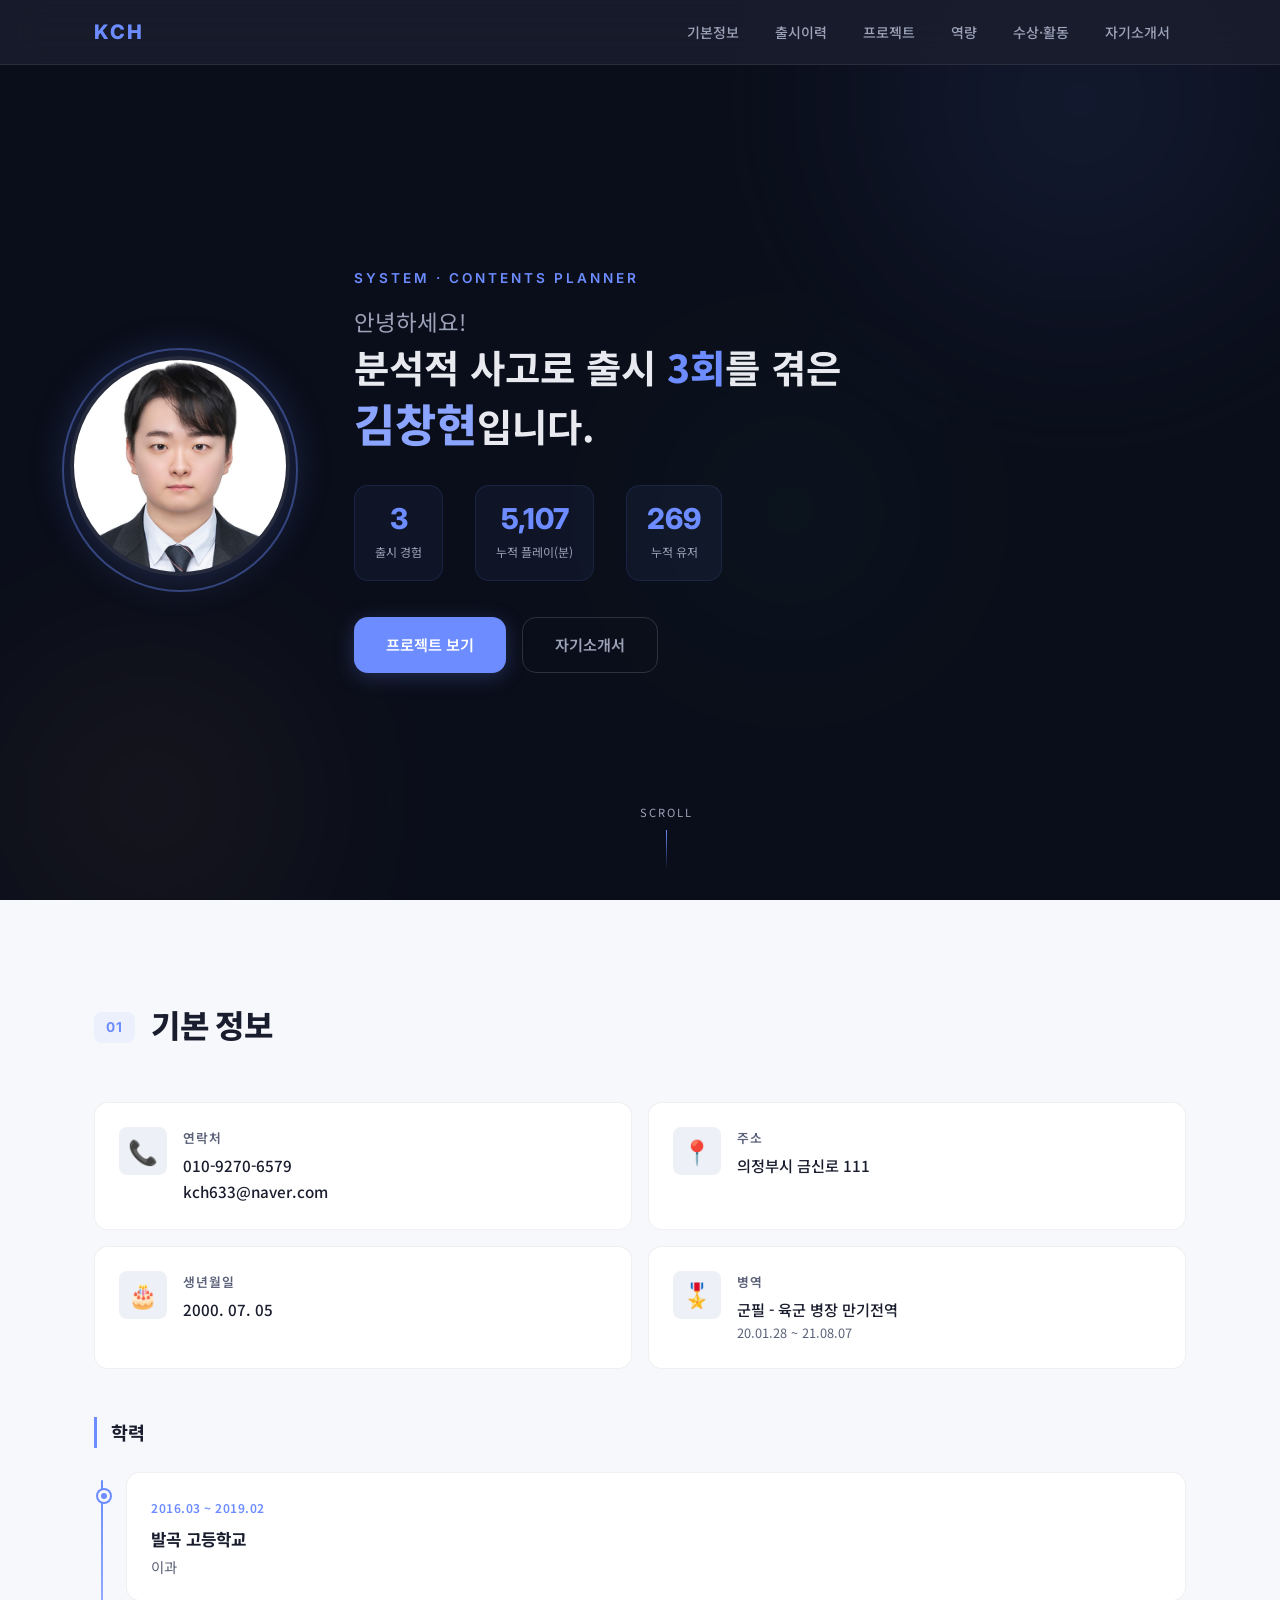
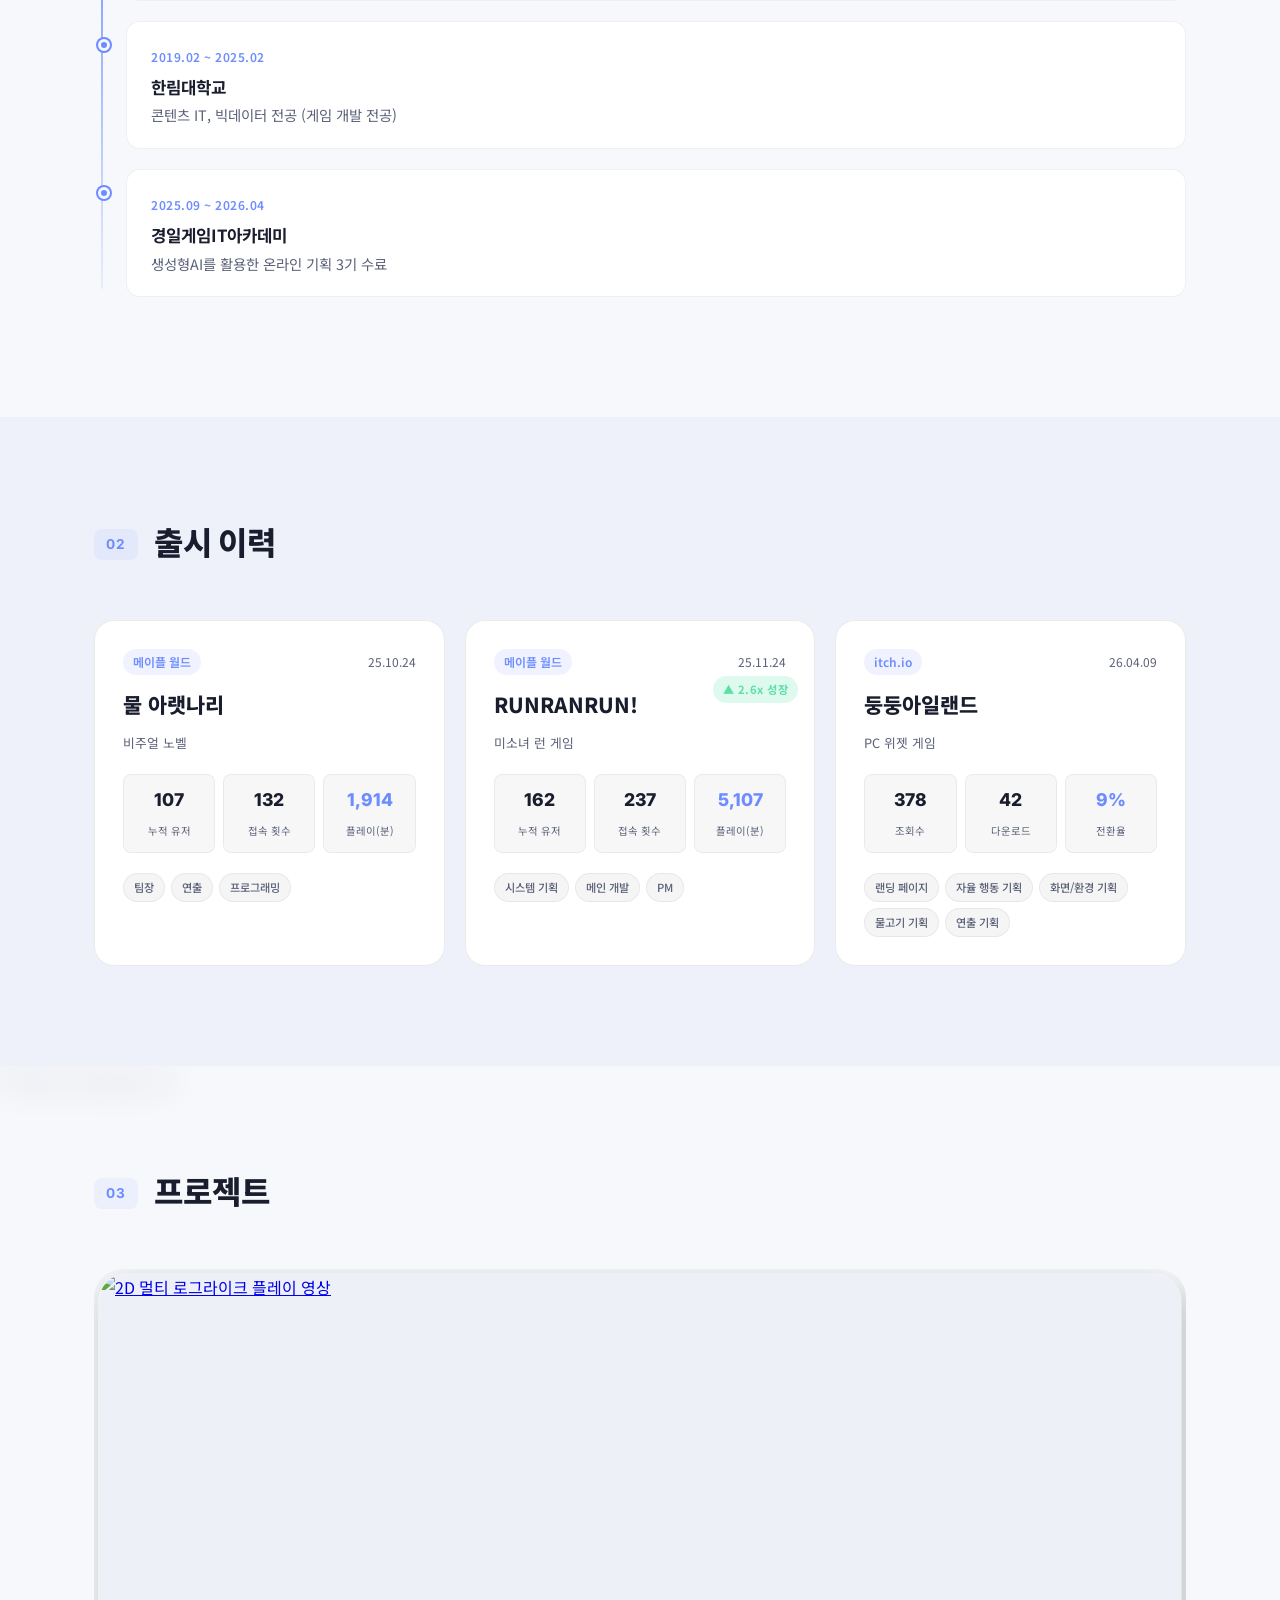
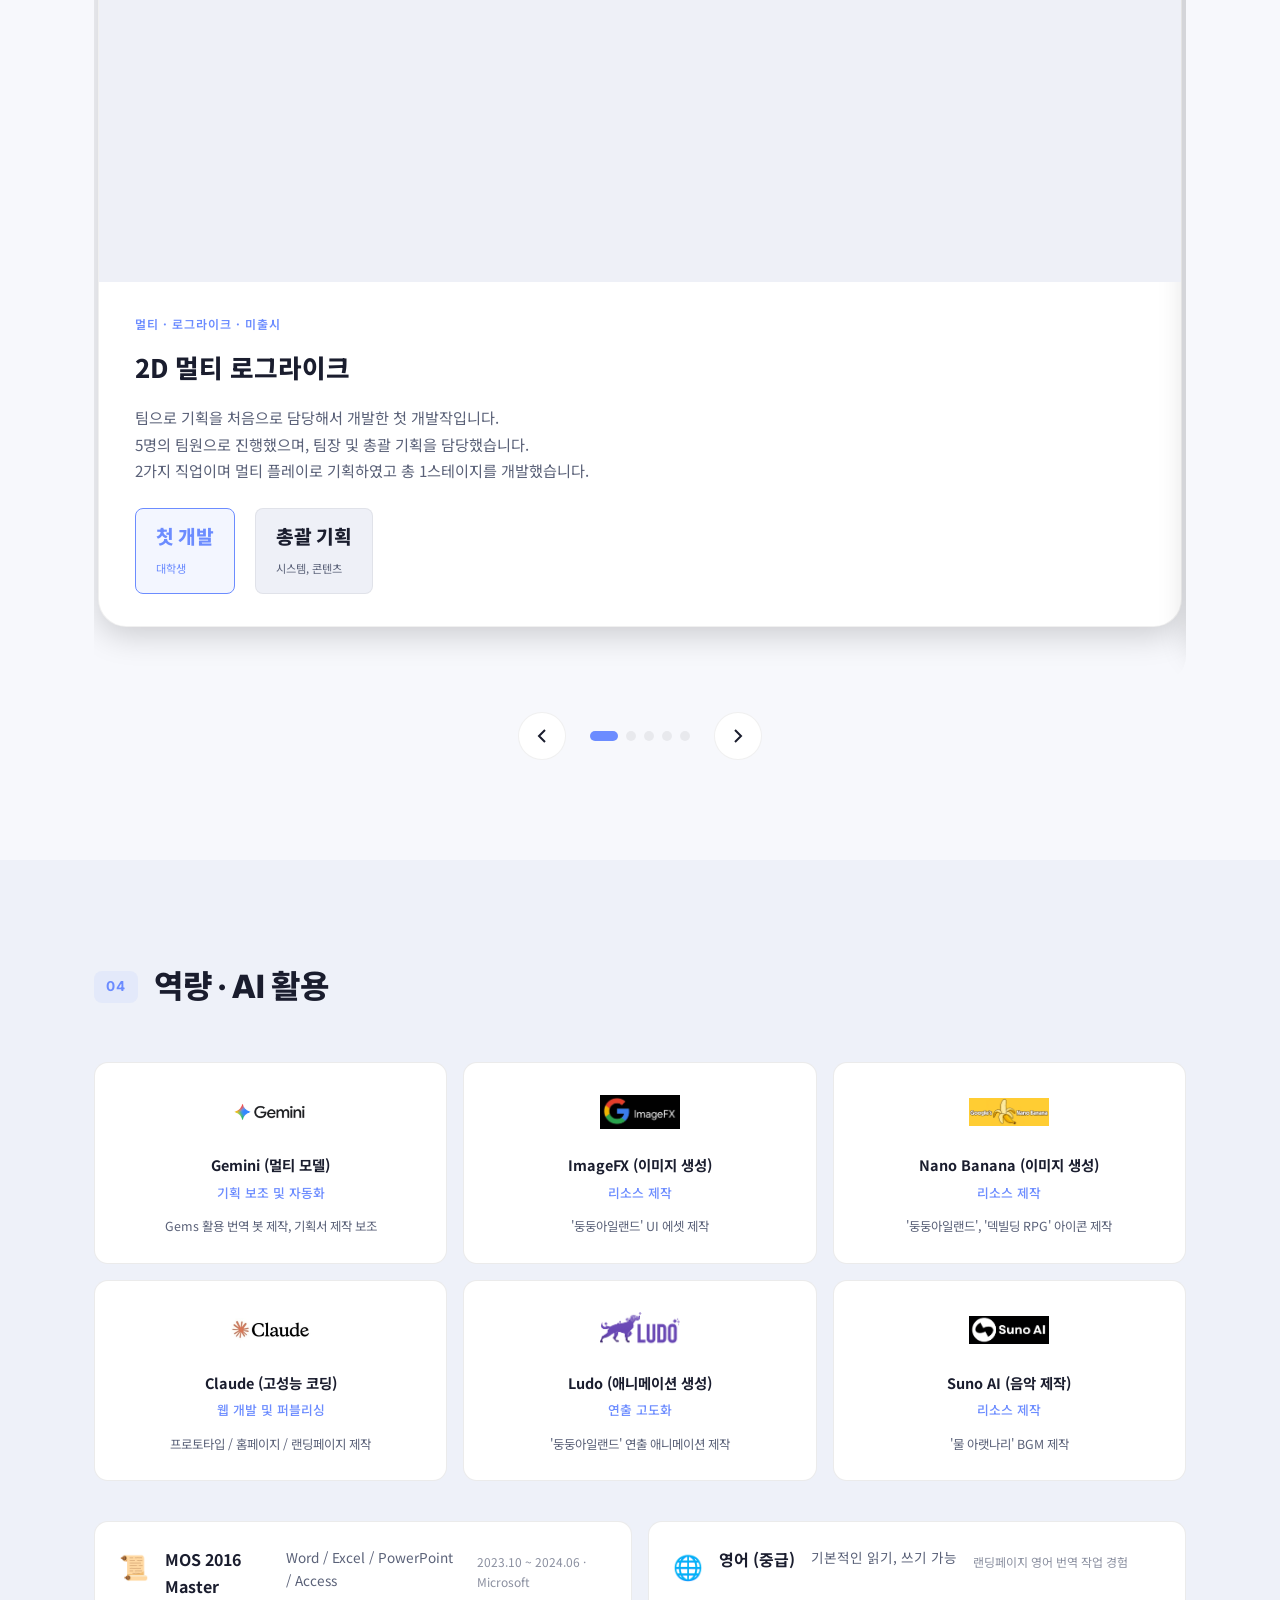
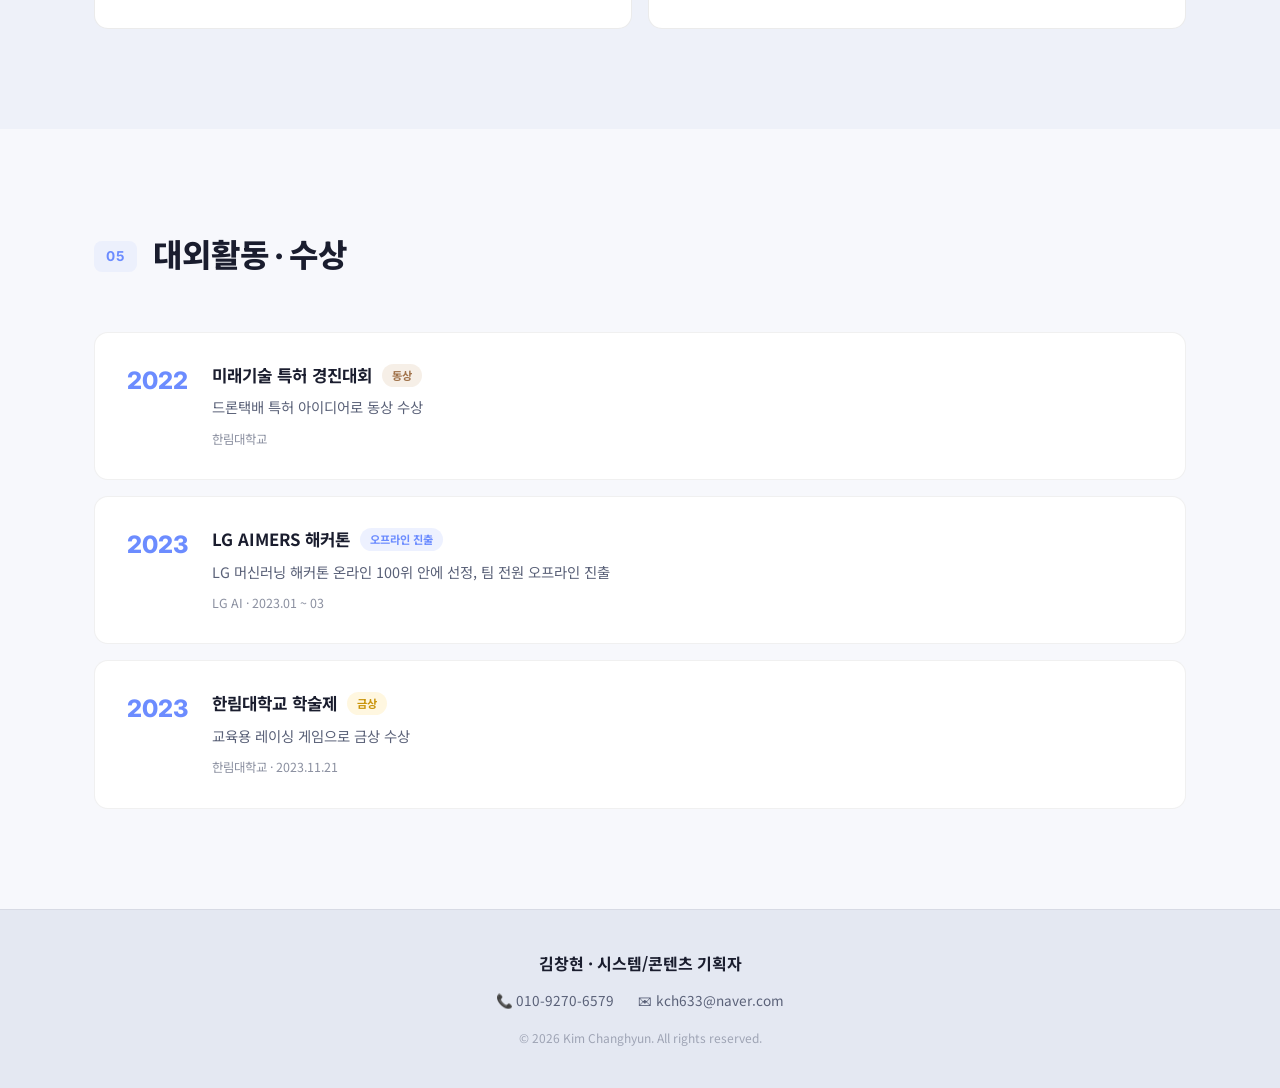
==== commit eb7c5a63: "Add files via upload" ====
--- a/index.html
+++ b/index.html
@@ -1,752 +1,559 @@
-<!DOCTYPE html>
-<html lang="ko">
-<head>
-    <meta charset="UTF-8">
-    <meta name="viewport" content="width=device-width, initial-scale=1.0">
-    <meta name="description" content="김창현 - 시스템/콘텐츠 기획자 포트폴리오 및 이력서. 출시 3회 경험, 데이터 기반 기획.">
-    <title>김창현 | 시스템·콘텐츠 기획자</title>
-    <link rel="preconnect" href="https://fonts.googleapis.com">
-    <link rel="preconnect" href="https://fonts.gstatic.com" crossorigin>
-    <link href="https://fonts.googleapis.com/css2?family=Noto+Sans+KR:wght@300;400;500;600;700;800&family=Inter:wght@300;400;500;600;700;800&display=swap" rel="stylesheet">
-    <link rel="stylesheet" href="style.css">
-</head>
-<body>
-    <!-- ===================== NAVIGATION ===================== -->
-    <nav id="main-nav">
-        <div class="nav-inner">
-            <a href="#hero" class="nav-logo">KCH</a>
-            <ul class="nav-links">
-                <li><a href="#about" class="nav-link active" data-section="about">기본정보</a></li>
-                <li><a href="#career" class="nav-link" data-section="career">출시이력</a></li>
-                <li><a href="#projects" class="nav-link" data-section="projects">프로젝트</a></li>
-                <li><a href="#skills" class="nav-link" data-section="skills">역량</a></li>
-                <li><a href="#awards" class="nav-link" data-section="awards">수상·활동</a></li>
-                <li><a href="#cover-letter" class="nav-link" data-section="cover-letter">자기소개서</a></li>
-            </ul>
-            <button class="nav-mobile-toggle" id="nav-toggle" aria-label="메뉴 열기">
-                <span></span><span></span><span></span>
-            </button>
-        </div>
-    </nav>
-
-    <!-- ===================== HERO ===================== -->
-    <section id="hero">
-        <div class="hero-bg-shapes">
-            <div class="shape shape-1"></div>
-            <div class="shape shape-2"></div>
-            <div class="shape shape-3"></div>
-        </div>
-        <div class="hero-content">
-            <div class="hero-photo-wrapper">
-                <div class="hero-photo-ring"></div>
-                <img src="images/image1.jpeg" alt="김창현 프로필 사진" class="hero-photo" id="hero-photo">
-            </div>
-            <div class="hero-text">
-                <p class="hero-subtitle" id="hero-subtitle">System · Contents Planner</p>
-                <h1 class="hero-title" id="hero-title">
-                    <span class="hero-greeting">안녕하세요!</span>
-                    <span class="hero-name">분석적 사고로 출시 <em>3회</em>를 겪은</span>
-                    <span class="hero-name-highlight">김창현</span>입니다.
-                </h1>
-                <div class="hero-stats">
-                    <div class="stat-item" id="stat-releases">
-                        <span class="stat-number" data-target="3">0</span>
-                        <span class="stat-label">출시 경험</span>
-                    </div>
-                    <div class="stat-item" id="stat-playtime">
-                        <span class="stat-number" data-target="5107">0</span>
-                        <span class="stat-label">누적 플레이(분)</span>
-                    </div>
-                    <div class="stat-item" id="stat-users">
-                        <span class="stat-number" data-target="269">0</span>
-                        <span class="stat-label">누적 유저</span>
-                    </div>
-                </div>
-                <div class="hero-cta">
-                    <a href="#projects" class="btn-primary" id="btn-view-projects">프로젝트 보기</a>
-                    <a href="#cover-letter" class="btn-secondary" id="btn-view-intro">자기소개서</a>
-                </div>
-            </div>
-        </div>
-        <div class="scroll-indicator" id="scroll-indicator">
-            <span>Scroll</span>
-            <div class="scroll-line"></div>
-        </div>
-    </section>
-
-    <!-- ===================== ABOUT ===================== -->
-    <section id="about" class="section">
-        <div class="container">
-            <h2 class="section-title"><span class="section-number">01</span>기본 정보</h2>
-            <div class="about-grid">
-                <div class="info-card" id="info-contact">
-                    <div class="info-icon">📞</div>
-                    <div class="info-content">
-                        <h3>연락처</h3>
-                        <p>010-9270-6579</p>
-                        <p>kch633@naver.com</p>
-                    </div>
-                </div>
-                <div class="info-card" id="info-address">
-                    <div class="info-icon">📍</div>
-                    <div class="info-content">
-                        <h3>주소</h3>
-                        <p>의정부시 금신로 111</p>
-                    </div>
-                </div>
-                <div class="info-card" id="info-birth">
-                    <div class="info-icon">🎂</div>
-                    <div class="info-content">
-                        <h3>생년월일</h3>
-                        <p>2000. 07. 05</p>
-                    </div>
-                </div>
-                <div class="info-card" id="info-military">
-                    <div class="info-icon">🎖️</div>
-                    <div class="info-content">
-                        <h3>병역</h3>
-                        <p>군필 - 육군 병장 만기전역</p>
-                        <p class="info-sub">20.01.28 ~ 21.08.07</p>
-                    </div>
-                </div>
-            </div>
-
-            <!-- Education -->
-            <div class="timeline-section">
-                <h3 class="subsection-title">학력</h3>
-                <div class="timeline">
-                    <div class="timeline-item" id="edu-highschool">
-                        <div class="timeline-dot"></div>
-                        <div class="timeline-card">
-                            <span class="timeline-date">2016.03 ~ 2019.02</span>
-                            <h4>발곡 고등학교</h4>
-                            <p>이과</p>
-                        </div>
-                    </div>
-                    <div class="timeline-item" id="edu-university">
-                        <div class="timeline-dot"></div>
-                        <div class="timeline-card">
-                            <span class="timeline-date">2019.02 ~ 2025.02</span>
-                            <h4>한림대학교</h4>
-                            <p>콘텐츠 IT, 빅데이터 전공 (게임 개발 전공)</p>
-                        </div>
-                    </div>
-                    <div class="timeline-item" id="edu-academy">
-                        <div class="timeline-dot"></div>
-                        <div class="timeline-card">
-                            <span class="timeline-date">2025.09 ~ 2026.04</span>
-                            <h4>경일게임IT아카데미</h4>
-                            <p>생성형AI를 활용한 온라인 기획 3기 수료</p>
-                        </div>
-                    </div>
-                </div>
-            </div>
-        </div>
-    </section>
-
-    <!-- ===================== CAREER (출시 이력) ===================== -->
-    <section id="career" class="section section-dark">
-        <div class="container">
-            <h2 class="section-title light"><span class="section-number">02</span>출시 이력</h2>
-            <div class="career-grid">
-                <!-- 물 아랫나리 -->
-                <div class="career-card" id="career-1">
-                    <div class="career-header">
-                        <span class="career-platform">메이플 월드</span>
-                        <span class="career-date">25.10.24</span>
-                    </div>
-                    <h3 class="career-title">물 아랫나리</h3>
-                    <span class="career-genre">비주얼 노벨</span>
-                    <div class="career-metrics">
-                        <div class="metric">
-                            <span class="metric-value">107</span>
-                            <span class="metric-label">누적 유저</span>
-                        </div>
-                        <div class="metric">
-                            <span class="metric-value">132</span>
-                            <span class="metric-label">접속 횟수</span>
-                        </div>
-                        <div class="metric">
-                            <span class="metric-value highlight">1,914</span>
-                            <span class="metric-label">플레이(분)</span>
-                        </div>
-                    </div>
-                    <div class="career-roles">
-                        <span class="role-tag">팀장</span>
-                        <span class="role-tag">연출</span>
-                        <span class="role-tag">프로그래밍</span>
-                    </div>
-                </div>
-
-                <!-- RUNRANRUN! -->
-                <div class="career-card" id="career-2">
-                    <div class="career-badge">▲ 2.6x 성장</div>
-                    <div class="career-header">
-                        <span class="career-platform">메이플 월드</span>
-                        <span class="career-date">25.11.24</span>
-                    </div>
-                    <h3 class="career-title">RUNRANRUN!</h3>
-                    <span class="career-genre">미소녀 런 게임</span>
-                    <div class="career-metrics">
-                        <div class="metric">
-                            <span class="metric-value">162</span>
-                            <span class="metric-label">누적 유저</span>
-                        </div>
-                        <div class="metric">
-                            <span class="metric-value">237</span>
-                            <span class="metric-label">접속 횟수</span>
-                        </div>
-                        <div class="metric">
-                            <span class="metric-value highlight">5,107</span>
-                            <span class="metric-label">플레이(분)</span>
-                        </div>
-                    </div>
-                    <div class="career-roles">
-                        <span class="role-tag">시스템 기획</span>
-                        <span class="role-tag">메인 개발</span>
-                        <span class="role-tag">PM</span>
-                    </div>
-                </div>
-
-                <!-- 둥둥아일랜드 -->
-                <div class="career-card" id="career-3">
-                    <div class="career-header">
-                        <span class="career-platform">itch.io</span>
-                        <span class="career-date">26.04.09</span>
-                    </div>
-                    <h3 class="career-title">둥둥아일랜드</h3>
-                    <span class="career-genre">PC 위젯 게임</span>
-                    <div class="career-metrics">
-                        <div class="metric">
-                            <span class="metric-value">378</span>
-                            <span class="metric-label">조회수</span>
-                        </div>
-                        <div class="metric">
-                            <span class="metric-value">42</span>
-                            <span class="metric-label">다운로드</span>
-                        </div>
-                        <div class="metric">
-                            <span class="metric-value highlight">9%</span>
-                            <span class="metric-label">전환율</span>
-                        </div>
-                    </div>
-                    <div class="career-roles">
-                        <span class="role-tag">랜딩 페이지</span>
-                        <span class="role-tag">자율 행동 기획</span>
-                        <span class="role-tag">화면/환경 기획</span>
-                        <span class="role-tag">물고기 기획</span>
-                        <span class="role-tag">연출 기획</span>
-                    </div>
-                </div>
-            </div>
-        </div>
-    </section>
-
-    <!-- ===================== PROJECTS (슬라이드) ===================== -->
-    <section id="projects" class="section">
-        <div class="container">
-            <h2 class="section-title"><span class="section-number">03</span>프로젝트</h2>
-            <p class="section-desc">프로젝트의 GIF를 클릭하면 링크로 이동합니다.</p>
-            
-            <div class="project-slider" id="project-slider">
-                <div class="slider-viewport">
-                    <div class="slider-track" id="slider-track">
-                        <!-- 프로젝트 1 -->
-                        <div class="slide" id="slide-1">
-                            <div class="slide-inner">
-                                <div class="slide-media">
-                                <a href="https://youtu.be/Q5XIdVOKSsM?si=_pxQMn7ErmnCiLA8" target="_blank">
-                                    <img src="images/2D.gif" alt="2D 멀티 로그라이크 플레이 영상">
-                                </a>
-                                </div>
-                                <div class="slide-info">
-                                    <span class="slide-tag">멀티 · 로그라이크 · 미출시</span>
-                                    <h3 class="slide-title">2D 멀티 로그라이크</h3>
-                                    <p class="slide-description">
-                                        팀으로 기획을 처음으로 담당해서 개발한 첫 개발작입니다.<br>
-                                        5명의 팀원으로 진행했으며, 팀장 및 총괄 기획을 담당했습니다.<br>
-                                        2가지 직업이며 멀티 플레이로 기획하였고 총 1스테이지를 개발했습니다.
-                                    </p>
-                                    <div class="slide-stats">
-                                        <div class="slide-stat accent">
-                                            <span class="slide-stat-value">첫 개발</span>
-                                            <span class="slide-stat-label">대학생</span>
-                                        </div>
-                                        <div class="slide-stat">
-                                            <span class="slide-stat-value">총괄 기획</span>
-                                            <span class="slide-stat-label">시스템, 콘텐츠</span>
-                                        </div>
-                                    </div>
-                                </div>
-                            </div>
-                        </div>
-                        <!-- 프로젝트 2 -->
-                        <div class="slide" id="slide-2">
-                            <div class="slide-inner">
-                                <div class="slide-media">
-                                <a href="https://maplestoryworlds.nexon.com/ko/play/de426f1968ea48bdb3fa9789f157d930" target="_blank">
-                                <img src="images/물아랫나리.gif" alt="물 아랫나리 플레이 영상">
-                                </a>
-                                </div>
-                                <div class="slide-info">
-                                    <span class="slide-tag">비주얼 노벨 · 메이플 월드 출시</span>
-                                    <h3 class="slide-title">물 아랫나리</h3>
-                                    <p class="slide-description">
-                                        팀장, 연출, 프로그래밍을 담당한 첫 출시작입니다. <br>
-                                        오컬트 장르의 비주얼 노벨입니다.<br>
-                                        선형적 구성으로 주로 1회 플레이가 이루어졌지만, <br>
-                                        이 경험에서 반복 플레이를 유도하는 순환 구조의 중요성을 배웠습니다.
-                                    </p>
-                                    <div class="slide-stats">
-                                        <div class="slide-stat">
-                                            <span class="slide-stat-value">107명</span>
-                                            <span class="slide-stat-label">누적 유저</span>
-                                        </div>
-                                        <div class="slide-stat accent">
-                                            <span class="slide-stat-value">1,914분</span>
-                                            <span class="slide-stat-label">플레이 시간</span>
-                                        </div>
-                                    </div>
-                                </div>
-                            </div>
-                        </div>
-
-                        <!-- 프로젝트 3 -->
-                        <div class="slide" id="slide-3">
-                            <div class="slide-inner">
-                                <div class="slide-media">
-                                <a href="https://maplestoryworlds.nexon.com/ko/play/7c72d484620545b7b77f2e4b42f7b3b6" target="_blank">
-                                <img src="images/RUNRANRUN!.gif" alt="RUNRANRUN 플레이 영상">
-                                </a>
-                                </div>
-                                <div class="slide-info">
-                                    <span class="slide-tag">미소녀 런 게임 · 메이플 월드 출시</span>
-                                    <h3 class="slide-title">RUNRANRUN!</h3>
-                                    <p class="slide-description">
-                                        시스템 기획과 메인 개발, PM을 담당했습니다.<br>
-                                        미소녀를 태그하면서 진행하는 런 게임입니다.<br>
-                                        전작의 교훈을 반영해 반복 플레이를 유도하는 순환 구조에 집중했으며,<br>
-                                        전작 대비 <strong>2.6배 성장한 5,107분</strong>의 누적 플레이 시간을 기록했습니다.
-                                    </p>
-                                    <div class="slide-stats">
-                                        <div class="slide-stat">
-                                            <span class="slide-stat-value">162명</span>
-                                            <span class="slide-stat-label">누적 유저</span>
-                                        </div>
-                                        <div class="slide-stat accent">
-                                            <span class="slide-stat-value">5,107분</span>
-                                            <span class="slide-stat-label">▲ 2.6x 성장</span>
-                                        </div>
-                                    </div>
-                                </div>
-                            </div>
-                        </div>
-                        <!-- 프로젝트 4 -->
-                        <div class="slide" id="slide-4">
-                            <div class="slide-inner">
-                                <div class="slide-media">
-                                <img src="images/PageofDesire.gif" alt="PageofDesire 플레이 영상">
-                                </div>
-                                <div class="slide-info">
-                                    <span class="slide-tag">덱빌딩 · RPG · 미출시</span>
-                                    <h3 class="slide-title">PageofDesire</h3>
-                                    <p class="slide-description">
-                                        부팀장, PM, 덱 편성, 인벤토리, 던전 콘텐츠, 보상 시스템을 기획했습니다. <br>
-                                        덱을 빌딩하고 던전을 깨며 점차 성장하는 RPG입니다.<br>
-                                        팀원간 소통과 기한에 맞추기 위해 <strong>임기응변</strong>이 중요했던 프로젝트였습니다.<br>
-                                        그 결과, 스토리 및 퀘스트 시스템을 변경하여 기한내 마칠 수 있었습니다.
-                                    </p>
-                                    <div class="slide-stats">
-                                        <div class="slide-stat accent">
-                                            <span class="slide-stat-value">소통</span>
-                                            <span class="slide-stat-label">Slack · 회의록</span>
-                                        </div>
-                                        <div class="slide-stat">
-                                            <span class="slide-stat-value">임기응변</span>
-                                            <span class="slide-stat-label">완수</span>
-                                        </div>
-                                    </div>
-                                </div>
-                            </div>
-                        </div>
-                        <!-- 프로젝트 5 -->
-                        <div class="slide" id="slide-5">
-                            <div class="slide-inner">
-                                <div class="slide-media">
-                                <a href="https://devel-rocket.itch.io/doongdoongisland" target="_blank">
-                                <img src="images/DoongDoong.gif" alt="둥둥아일랜드 플레이 영상">
-                                </a>
-                                </div>
-                                <div class="slide-info">
-                                    <span class="slide-tag">PC 위젯 게임 · itch.io · 글로벌 출시</span>
-                                    <h3 class="slide-title">둥둥아일랜드</h3>
-                                    <p class="slide-description">
-                                        랜딩 페이지 제작, 자율 행동/화면/환경/물고기/연출 기획을 담당했습니다. <br>
-                                        PC 위젯 게임으로 PC 한켠에 켜두고 지켜보는 자동화되는 게임입니다.<br>
-                                        유저 유입 경로를 직접 설계하여<br>
-                                        <strong>378회 조회수와 9% 다운로드 전환율</strong>을 달성했습니다. <br>
-                                        T-Log 데이터 분석을 통해 UX <strong>25%</strong>의 미사용률을 개선시켰습니다. 
-                                    </p>
-                                    <div class="slide-stats">
-                                        <div class="slide-stat">
-                                            <span class="slide-stat-value">378회</span>
-                                            <span class="slide-stat-label">조회수</span>
-                                        </div>
-                                        <div class="slide-stat accent">
-                                            <span class="slide-stat-value">9%</span>
-                                            <span class="slide-stat-label">전환율</span>
-                                        </div>
-                                        <div class="slide-stat">
-                                            <span class="slide-stat-value">42회</span>
-                                            <span class="slide-stat-label">다운로드</span>
-                                        </div>
-                                    </div>
-                                </div>
-                            </div>
-                        </div>
-                    </div>
-                </div>
-                <div class="slider-controls">
-                    <button class="slider-btn slider-prev" id="slider-prev" aria-label="이전 슬라이드">
-                        <svg width="24" height="24" viewBox="0 0 24 24" fill="none" stroke="currentColor" stroke-width="2"><polyline points="15 18 9 12 15 6"></polyline></svg>
-                    </button>
-                    <div class="slider-dots" id="slider-dots">
-                        <button class="dot active" data-index="0" aria-label="슬라이드 1"></button>
-                        <button class="dot" data-index="1" aria-label="슬라이드 2"></button>
-                        <button class="dot" data-index="2" aria-label="슬라이드 3"></button>
-                        <button class="dot" data-index="3" aria-label="슬라이드 4"></button>
-                        <button class="dot" data-index="4" aria-label="슬라이드 5"></button>
-                    </div>
-                    <button class="slider-btn slider-next" id="slider-next" aria-label="다음 슬라이드">
-                        <svg width="24" height="24" viewBox="0 0 24 24" fill="none" stroke="currentColor" stroke-width="2"><polyline points="9 18 15 12 9 6"></polyline></svg>
-                    </button>
-                </div>
-            </div>
-        </div>
-    </section>
-
-    <!-- ===================== SKILLS (AI 활용 + 자격증) ===================== -->
-    <section id="skills" class="section section-dark">
-        <div class="container">
-            <h2 class="section-title light"><span class="section-number">04</span>역량 · AI 활용</h2>
-            
-            <div class="ai-tools-grid">
-                <div class="ai-tool-card" id="tool-gemini">
-                    <div class="tool-logo-wrapper">
-                        <img src="images/image2.png" alt="Gemini" class="tool-logo">
-                    </div>
-                    <h4>Gemini (멀티 모델)</h4>
-                    <p>기획 보조 및 자동화</p>
-                    <span class="tool-detail">Gems 활용 번역 봇 제작, 기획서 제작 보조</span>
-                </div>
-                <div class="ai-tool-card" id="tool-imagefx">
-                    <div class="tool-logo-wrapper">
-                        <img src="images/image3.png" alt="ImageFX" class="tool-logo">
-                    </div>
-                    <h4>ImageFX (이미지 생성)</h4>
-                    <p>리소스 제작</p>
-                    <span class="tool-detail">'둥둥아일랜드' UI 에셋 제작</span>
-                </div>
-                <div class="ai-tool-card" id="tool-nano">
-                    <div class="tool-logo-wrapper">
-                        <img src="images/image4.png" alt="Nano Banana" class="tool-logo">
-                    </div>
-                    <h4>Nano Banana (이미지 생성)</h4>
-                    <p>리소스 제작</p>
-                    <span class="tool-detail">'둥둥아일랜드', '덱빌딩 RPG' 아이콘 제작</span>
-                </div>
-                <div class="ai-tool-card" id="tool-claude">
-                    <div class="tool-logo-wrapper">
-                        <img src="images/image5.jpeg" alt="Claude" class="tool-logo">
-                    </div>
-                    <h4>Claude (고성능 코딩)</h4>
-                    <p>웹 개발 및 퍼블리싱</p>
-                    <span class="tool-detail">프로토타입 / 홈페이지 / 랜딩페이지 제작</span>
-                </div>
-                <div class="ai-tool-card" id="tool-ludo">
-                    <div class="tool-logo-wrapper">
-                        <img src="images/image6.png" alt="Ludo" class="tool-logo">
-                    </div>
-                    <h4>Ludo (애니메이션 생성)</h4>
-                    <p>연출 고도화</p>
-                    <span class="tool-detail">'둥둥아일랜드' 연출 애니메이션 제작</span>
-                </div>
-                <div class="ai-tool-card" id="tool-suno">
-                    <div class="tool-logo-wrapper">
-                        <img src="images/image7.png" alt="Suno AI" class="tool-logo">
-                    </div>
-                    <h4>Suno AI (음악 제작)</h4>
-                    <p>리소스 제작</p>
-                    <span class="tool-detail">'물 아랫나리' BGM 제작</span>
-                </div>
-            </div>
-
-            <!-- Certificates & Language -->
-            <div class="cert-lang-grid">
-                <div class="cert-card" id="cert-mos">
-                    <div class="cert-icon">📜</div>
-                    <h4>MOS 2016 Master</h4>
-                    <p>Word / Excel / PowerPoint / Access</p>
-                    <span class="cert-date">2023.10 ~ 2024.06 · Microsoft</span>
-                </div>
-                <div class="cert-card" id="cert-lang">
-                    <div class="cert-icon">🌐</div>
-                    <h4>영어 (중급)</h4>
-                    <p>기본적인 읽기, 쓰기 가능</p>
-                    <span class="cert-date">랜딩페이지 영어 번역 작업 경험</span>
-                </div>
-            </div>
-        </div>
-    </section>
-
-    <!-- ===================== AWARDS ===================== -->
-    <section id="awards" class="section">
-        <div class="container">
-            <h2 class="section-title"><span class="section-number">05</span>대외활동 · 수상</h2>
-            <div class="awards-grid">
-                <div class="award-card" id="award-1">
-                    <div class="award-year">2022</div>
-                    <div class="award-body">
-                        <h4>미래기술 특허 경진대회 <span class="award-badge bronze">동상</span></h4>
-                        <p>드론택배 특허 아이디어로 동상 수상</p>
-                        <span class="award-org">한림대학교</span>
-                    </div>
-                </div>
-                <div class="award-card" id="award-2">
-                    <div class="award-year">2023</div>
-                    <div class="award-body">
-                        <h4>LG AIMERS 해커톤 <span class="award-badge special">오프라인 진출</span></h4>
-                        <p>LG 머신러닝 해커톤 온라인 100위 안에 선정, 팀 전원 오프라인 진출</p>
-                        <span class="award-org">LG AI · 2023.01 ~ 03</span>
-                    </div>
-                </div>
-                <div class="award-card" id="award-3">
-                    <div class="award-year">2023</div>
-                    <div class="award-body">
-                        <h4>한림대학교 학술제 <span class="award-badge gold">금상</span></h4>
-                        <p>교육용 레이싱 게임으로 금상 수상</p>
-                        <span class="award-org">한림대학교 · 2023.11.21</span>
-                    </div>
-                </div>
-            </div>
-        </div>
-    </section>
-
-    <!-- ===================== COVER LETTER (슬라이드) ===================== -->
-    <section id="cover-letter" class="section section-dark">
-        <div class="container">
-            <h2 class="section-title light"><span class="section-number">06</span>자기소개서</h2>
-            <p class="section-desc light">항목별 탭을 클릭하거나 화살표로 넘겨보세요.</p>
-
-            <div class="cl-wrapper">
-                <!-- Tab buttons -->
-                <div class="cl-tabs" id="cl-tabs">
-                    <button class="cl-tab active" data-cl="0" id="cl-tab-1">
-                        <span class="cl-tab-num">1</span>
-                        <span class="cl-tab-title">지원 동기 · 몰입 경험</span>
-                    </button>
-                    <button class="cl-tab" data-cl="1" id="cl-tab-2">
-                        <span class="cl-tab-num">2</span>
-                        <span class="cl-tab-title">뛰어난 업적</span>
-                    </button>
-                    <button class="cl-tab" data-cl="2" id="cl-tab-3">
-                        <span class="cl-tab-num">3</span>
-                        <span class="cl-tab-title">꾸준히 노력한 역량</span>
-                    </button>
-                    <button class="cl-tab" data-cl="3" id="cl-tab-4">
-                        <span class="cl-tab-num">4</span>
-                        <span class="cl-tab-title">핵심 역량</span>
-                    </button>
-                    <button class="cl-tab" data-cl="4" id="cl-tab-5">
-                        <span class="cl-tab-num">5</span>
-                        <span class="cl-tab-title">장단점</span>
-                    </button>
-                </div>
-
-                <!-- Content panels -->
-                <div class="cl-panels" id="cl-panels">
-                    <!-- Panel 1 -->
-                    <div class="cl-panel active" data-cl-panel="0" id="cl-panel-1">
-                        <div class="cl-panel-inner">
-                            <h3 class="cl-question">지원 동기 · 깊게 몰입했던 경험</h3>
-                            <blockquote class="cl-quote">"창의·도전·성과의 실천형 인재, 김창현입니다."</blockquote>
-                            <p>제한적인 데이터를 가상으로 세우는 <em>"창의"</em>, 증명하기 위해 실전에 뛰어드는 <em>"도전"</em>, 수치로 증명하는 <em>"성과"</em>의 과정을 지표를 분석하는 과정에서 이루었습니다.</p>
-                            
-                            <div class="cl-section">
-                                <h4><span class="cl-badge">가상 분석</span> 이탈 유저를 붙잡다</h4>
-                                <p>실제 지표는 접근이 제한적이며, 외부 툴로 확인하는 방식에도 비용이 요구되었습니다. 이러한 현실적 제약 속에서 가설을 수립하고 논리를 설계하는 역량을 훈련하기 위해서 가상 지표를 설정했습니다.</p>
-                                <p>먼저 중·고과금 유저의 이탈 원인을 분석했습니다. WAU 및 Stickiness 지표를 통해 <strong>'메타 고착화'</strong>가 핵심 문제로 도출했고, 이를 해결하기 위해 전략적 변수를 창출할 수 있는 <strong>'밴픽 아레나'</strong>를 기획했습니다.</p>
-                            </div>
-
-                            <div class="cl-section">
-                                <h4><span class="cl-badge">실무 검증</span> "왜 이 기능을 쓰지 않을까?"</h4>
-                                <p>'둥둥 아일랜드' 개발 시, 기획 의도를 검증하기 위한 T-Log 데이터 수집 환경을 설계했습니다.</p>
-                                <div class="cl-highlight-box">
-                                    <p><strong>문제:</strong> 유저의 80% 이상이 기본 크기를 유지 → 크기 조절 기능 인지 부족</p>
-                                    <p><strong>해결:</strong> 마우스 호버 시 커서 변경 + 창 테두리 시각적 피드백 추가</p>
-                                    <p class="cl-result"><strong>성과:</strong> 기본 크기 유지 비율 <em>25% 감소</em> → 55% 아래로</p>
-                                </div>
-                            </div>
-                        </div>
-                    </div>
-
-                    <!-- Panel 2 -->
-                    <div class="cl-panel" data-cl-panel="1" id="cl-panel-2">
-                        <div class="cl-panel-inner">
-                            <h3 class="cl-question">가장 뛰어난 업적</h3>
-                            <blockquote class="cl-quote">"글로벌 플랫폼 출시 경험을 포함한 총 3회의 출시로 시장성을 검증하고, 기획 의도를 적중시키다."</blockquote>
-
-                            <div class="cl-section">
-                                <h4><span class="cl-badge accent">데이터 2.6배 성장</span> 지표로 증명하다</h4>
-                                <p>전작(1,914분) 대비 <strong>2.6배 이상 상승한 5,107분</strong>의 누적 플레이 시간을 기록했습니다.</p>
-                                <p>첫 출시작 '물 아랫나리'의 선형적 구성이 아쉬워, 차기작 'RUNRANRUN!'에서 유저들이 반복 플레이를 하도록 하는 순환 구조에 집중했습니다.</p>
-                                <div class="cl-data-compare">
-                                    <div class="cl-data-item">
-                                        <span class="cl-data-label">물 아랫나리</span>
-                                        <div class="cl-bar" style="--bar-width: 37%">
-                                            <span class="cl-bar-value">1,914분</span>
-                                        </div>
-                                    </div>
-                                    <div class="cl-data-item">
-                                        <span class="cl-data-label">RUNRANRUN!</span>
-                                        <div class="cl-bar accent" style="--bar-width: 100%">
-                                            <span class="cl-bar-value">5,107분</span>
-                                        </div>
-                                    </div>
-                                </div>
-                            </div>
-
-                            <div class="cl-section">
-                                <h4><span class="cl-badge accent">전환율 9%</span> 유입까지 확장</h4>
-                                <p>유저의 유입 경로를 직접 설계하고 관리한 결과, <strong>378회 조회수와 9% 다운로드 전환율</strong>을 달성했습니다.</p>
-                                <p>데스크톱 위젯이라는 장르 특성상 '일상 속 힐링'을 원하는 타겟 유저의 니즈를 공략, 편안한 파스텔 톤의 색상과 부드러운 글씨체를 사용해 랜딩 페이지와 팀 홈페이지를 제작했습니다.</p>
-                            </div>
-                        </div>
-                    </div>
-
-                    <!-- Panel 3 -->
-                    <div class="cl-panel" data-cl-panel="2" id="cl-panel-3">
-                        <div class="cl-panel-inner">
-                            <h3 class="cl-question">꾸준히 노력해온 역량</h3>
-                            <blockquote class="cl-quote">"투명한 지표를 통해 팀원 모두가 하나의 성과를 바라보게 만드는 실전형 리더입니다."</blockquote>
-
-                            <p>약 10명 규모의 덱빌딩 RPG 프로젝트 기획 부팀장 당시, 한 팀원이 리더 그룹과의 소통 없이 해석·방향 차이로 개발 속도가 급격히 저하되는 위기를 겪었습니다.</p>
-
-                            <div class="cl-section">
-                                <h4><span class="cl-badge">정보 동기화</span></h4>
-                                <p>단순 구두 협의나 스크럼은 정보가 휘발되는 문제가 있었습니다. 모든 회의 내용 및 담당 기능의 로직과 가이드를 Slack에 상세히 명세화하고 스레드로 아카이빙했습니다.</p>
-                                <div class="cl-highlight-box">
-                                    <p class="cl-result">기획 해석 차이로 발생하던 불필요한 논쟁을 없앴고, <em>재작업률 40% 이상 단축</em>, 스프린트 일정 <em>100% 준수</em></p>
-                                </div>
-                            </div>
-
-                            <div class="cl-section">
-                                <h4><span class="cl-badge">전략적 우선순위 조정</span></h4>
-                                <p>WBS를 통해 인원, 기한, 시간을 한눈에 정리했습니다.</p>
-                                <ul class="cl-list">
-                                    <li><strong>수용:</strong> '테이블 구조 변경'은 일정 내 수용 가능 확인 → 담당자 배정, 마감 확정</li>
-                                    <li><strong>전환:</strong> '다갈래 던전' 등은 시간적 한계와 리소스 부족을 근거로 백로그로 전환</li>
-                                </ul>
-                            </div>
-                        </div>
-                    </div>
-
-                    <!-- Panel 4 -->
-                    <div class="cl-panel" data-cl-panel="3" id="cl-panel-4">
-                        <div class="cl-panel-inner">
-                            <h3 class="cl-question">핵심 역량</h3>
-                            <blockquote class="cl-quote">"AI와 툴의 전략적 결합으로 협업의 정밀도와 속도를 높이는 기획자"</blockquote>
-
-                            <div class="cl-section">
-                                <h4><span class="cl-badge accent">리소스 한계 돌파</span> 기간 50% 단축</h4>
-                                <div class="cl-highlight-box">
-                                    <p><strong>문제:</strong> 저작권 문제와 에셋 간 화풍 불일치로 약 4일의 기간이 예상</p>
-                                    <p><strong>해결:</strong> 생성형 AI 시드값·프롬프트 구조를 규격화한 가이드라인 배포</p>
-                                    <p class="cl-result"><strong>성과:</strong> 리소스 수급 시간 <em>4일 → 2일 (50% 단축)</em></p>
-                                </div>
-                            </div>
-
-                            <div class="cl-section">
-                                <h4><span class="cl-badge accent">추상의 실체화</span> 개발 공정 가속화</h4>
-                                <div class="cl-highlight-box">
-                                    <p><strong>해결:</strong> Claude를 활용해 핵심 기능을 넣은 HTML 프로토타입을 제작, 직관적으로 전달</p>
-                                    <p class="cl-result"><strong>성과:</strong> 기획 소통 시간 <em>약 1/3로 단축</em></p>
-                                </div>
-                            </div>
-
-                            <div class="cl-section">
-                                <h4><span class="cl-badge">툴 활용 능력</span> 정교한 설계</h4>
-                                <p>MOS Master 취득을 통해 다져진 오피스 활용 능력을 바탕으로, 쿠키런:킹덤 가상 지표 분석 시 엑셀을 활용해 가상 지표를 그래프로 시각화하여 분석서를 효과적으로 작성했습니다.</p>
-                            </div>
-                        </div>
-                    </div>
-
-                    <!-- Panel 5 -->
-                    <div class="cl-panel" data-cl-panel="4" id="cl-panel-5">
-                        <div class="cl-panel-inner">
-                            <h3 class="cl-question">장점과 단점</h3>
-
-                            <div class="cl-section">
-                                <h4 class="cl-strength-title">💪 장점</h4>
-                                <blockquote class="cl-quote small">"목표를 완수하는 추진력, 팀의 시너지를 만드는 유연한 수용성을 겸비하다."</blockquote>
-                                <ul class="cl-list">
-                                    <li><strong>능동적 추진력:</strong> 예상치 못한 기술적 제약이나 기획 수정이 필요한 상황에서 대안을 먼저 제시하며 프로젝트를 완수</li>
-                                    <li><strong>높은 수용성:</strong> 동료의 건설적인 피드백을 적극적으로 수용하여 기획안을 정교하게 다듬으며 팀의 시너지를 극대화</li>
-                                </ul>
-                                <div class="cl-example">
-                                    <span class="cl-example-label">사례</span>
-                                    <p>덱 빌딩 RPG 제작 당시, 일정 부족 문제를 해결하고자 팀원과 합의 후, 스토리 전달 방식을 '퀘스트 기반'에서 '최초 던전 입장 시 출력'으로 변경해 기한 내 완수</p>
-                                </div>
-                            </div>
-
-                            <div class="cl-divider"></div>
-
-                            <div class="cl-section">
-                                <h4 class="cl-weakness-title">🔄 단점과 극복</h4>
-                                <blockquote class="cl-quote small">"개인의 확신보다 팀의 '합리적 합의'를 우선하며, 치열한 논의를 객관적 성과로 전환합니다."</blockquote>
-                                <p><strong>단점:</strong> 다소 자기 주장이 강해 보일 때가 있습니다.</p>
-                                <ul class="cl-list effort">
-                                    <li><strong>근거:</strong> 독단이 되지 않도록, 객관적인 지표나 근거를 제시</li>
-                                    <li><strong>보완:</strong> 충돌 의견을 '리스크 검증' 단계로 수용</li>
-                                    <li><strong>합의:</strong> 양측의 강점을 결합한 더 발전된 대안 도출</li>
-                                </ul>
-                                <div class="cl-example">
-                                    <span class="cl-example-label">사례</span>
-                                    <p>'둥둥아일랜드' 도움말 UI에서 의견 충돌 발생 → 레퍼런스 교차 검증 + 예비 유저 60명 리서치 수행 → 데이터 기반으로 기획 수정하여 성공적으로 마무리</p>
-                                </div>
-                            </div>
-                        </div>
-                    </div>
-                </div>
-
-                <!-- CL Slider controls -->
-                <div class="cl-controls">
-                    <button class="slider-btn cl-prev" id="cl-prev" aria-label="이전 항목">
-                        <svg width="24" height="24" viewBox="0 0 24 24" fill="none" stroke="currentColor" stroke-width="2"><polyline points="15 18 9 12 15 6"></polyline></svg>
-                    </button>
-                    <span class="cl-indicator" id="cl-indicator">1 / 5</span>
-                    <button class="slider-btn cl-next" id="cl-next" aria-label="다음 항목">
-                        <svg width="24" height="24" viewBox="0 0 24 24" fill="none" stroke="currentColor" stroke-width="2"><polyline points="9 18 15 12 9 6"></polyline></svg>
-                    </button>
-                </div>
-            </div>
-        </div>
-    </section>
-
-    <!-- ===================== FOOTER ===================== -->
-    <footer id="footer">
-        <div class="container">
-            <div class="footer-content">
-                <p class="footer-name">김창현 · 시스템/콘텐츠 기획자</p>
-                <div class="footer-contacts">
-                    <span>📞 010-9270-6579</span>
-                    <span>✉ kch633@naver.com</span>
-                </div>
-                <p class="footer-copy">© 2026 Kim Changhyun. All rights reserved.</p>
-            </div>
-        </div>
-    </footer>
-
-    <script src="script.js"></script>
-</body>
-</html>
+<!DOCTYPE html>
+<html lang="ko">
+<head>
+    <meta charset="UTF-8">
+    <meta name="viewport" content="width=device-width, initial-scale=1.0">
+    <meta name="description" content="김창현 - 시스템/콘텐츠 기획자 포트폴리오 및 이력서. 출시 3회 경험, 데이터 기반 기획.">
+    <title>김창현 | 시스템·콘텐츠 기획자</title>
+    <link rel="preconnect" href="https://fonts.googleapis.com">
+    <link rel="preconnect" href="https://fonts.gstatic.com" crossorigin>
+    <link href="https://fonts.googleapis.com/css2?family=Noto+Sans+KR:wght@300;400;500;600;700;800&family=Inter:wght@300;400;500;600;700;800&display=swap" rel="stylesheet">
+    <link rel="stylesheet" href="style.css">
+</head>
+<body>
+    <!-- ===================== NAVIGATION ===================== -->
+    <nav id="main-nav">
+        <div class="nav-inner">
+            <a href="#hero" class="nav-logo">KCH</a>
+            <ul class="nav-links">
+                <li><a href="#about" class="nav-link active" data-section="about">기본정보</a></li>
+                <li><a href="#career" class="nav-link" data-section="career">출시이력</a></li>
+                <li><a href="#projects" class="nav-link" data-section="projects">프로젝트</a></li>
+                <li><a href="#skills" class="nav-link" data-section="skills">역량</a></li>
+                <li><a href="#awards" class="nav-link" data-section="awards">수상·활동</a></li>
+                <li><a href="cover-letter.html" class="nav-link" data-section="cover-letter">자기소개서</a></li>
+            </ul>
+            <button class="nav-mobile-toggle" id="nav-toggle" aria-label="메뉴 열기">
+                <span></span><span></span><span></span>
+            </button>
+        </div>
+    </nav>
+
+    <!-- ===================== HERO ===================== -->
+    <section id="hero">
+        <div class="hero-bg-shapes">
+            <div class="shape shape-1"></div>
+            <div class="shape shape-2"></div>
+            <div class="shape shape-3"></div>
+        </div>
+        <div class="hero-content">
+            <div class="hero-photo-wrapper">
+                <div class="hero-photo-ring"></div>
+                <img src="images/image1.jpeg" alt="김창현 프로필 사진" class="hero-photo" id="hero-photo">
+            </div>
+            <div class="hero-text">
+                <p class="hero-subtitle" id="hero-subtitle">System · Contents Planner</p>
+                <h1 class="hero-title" id="hero-title">
+                    <span class="hero-greeting">안녕하세요!</span>
+                    <span class="hero-name">분석적 사고로 출시 <em>3회</em>를 겪은</span>
+                    <span class="hero-name-highlight">김창현</span>입니다.
+                </h1>
+                <div class="hero-stats">
+                    <div class="stat-item" id="stat-releases">
+                        <span class="stat-number" data-target="3">0</span>
+                        <span class="stat-label">출시 경험</span>
+                    </div>
+                    <div class="stat-item" id="stat-playtime">
+                        <span class="stat-number" data-target="5107">0</span>
+                        <span class="stat-label">누적 플레이(분)</span>
+                    </div>
+                    <div class="stat-item" id="stat-users">
+                        <span class="stat-number" data-target="269">0</span>
+                        <span class="stat-label">누적 유저</span>
+                    </div>
+                </div>
+                <div class="hero-cta">
+                    <a href="#projects" class="btn-primary" id="btn-view-projects">프로젝트 보기</a>
+                    <a href="cover-letter.html" class="btn-secondary" id="btn-view-intro">자기소개서</a>
+                </div>
+            </div>
+        </div>
+        <div class="scroll-indicator" id="scroll-indicator">
+            <span>Scroll</span>
+            <div class="scroll-line"></div>
+        </div>
+    </section>
+
+    <!-- ===================== ABOUT ===================== -->
+    <section id="about" class="section">
+        <div class="container">
+            <h2 class="section-title"><span class="section-number">01</span>기본 정보</h2>
+            <div class="about-grid">
+                <div class="info-card" id="info-contact">
+                    <div class="info-icon">📞</div>
+                    <div class="info-content">
+                        <h3>연락처</h3>
+                        <p>010-9270-6579</p>
+                        <p>kch633@naver.com</p>
+                    </div>
+                </div>
+                <div class="info-card" id="info-address">
+                    <div class="info-icon">📍</div>
+                    <div class="info-content">
+                        <h3>주소</h3>
+                        <p>의정부시 금신로 111</p>
+                    </div>
+                </div>
+                <div class="info-card" id="info-birth">
+                    <div class="info-icon">🎂</div>
+                    <div class="info-content">
+                        <h3>생년월일</h3>
+                        <p>2000. 07. 05</p>
+                    </div>
+                </div>
+                <div class="info-card" id="info-military">
+                    <div class="info-icon">🎖️</div>
+                    <div class="info-content">
+                        <h3>병역</h3>
+                        <p>군필 - 육군 병장 만기전역</p>
+                        <p class="info-sub">20.01.28 ~ 21.08.07</p>
+                    </div>
+                </div>
+            </div>
+
+            <!-- Education -->
+            <div class="timeline-section">
+                <h3 class="subsection-title">학력</h3>
+                <div class="timeline">
+                    <div class="timeline-item" id="edu-highschool">
+                        <div class="timeline-dot"></div>
+                        <div class="timeline-card">
+                            <span class="timeline-date">2016.03 ~ 2019.02</span>
+                            <h4>발곡 고등학교</h4>
+                            <p>이과</p>
+                        </div>
+                    </div>
+                    <div class="timeline-item" id="edu-university">
+                        <div class="timeline-dot"></div>
+                        <div class="timeline-card">
+                            <span class="timeline-date">2019.02 ~ 2025.02</span>
+                            <h4>한림대학교</h4>
+                            <p>콘텐츠 IT, 빅데이터 전공 (게임 개발 전공)</p>
+                        </div>
+                    </div>
+                    <div class="timeline-item" id="edu-academy">
+                        <div class="timeline-dot"></div>
+                        <div class="timeline-card">
+                            <span class="timeline-date">2025.09 ~ 2026.04</span>
+                            <h4>경일게임IT아카데미</h4>
+                            <p>생성형AI를 활용한 온라인 기획 3기 수료</p>
+                        </div>
+                    </div>
+                </div>
+            </div>
+        </div>
+    </section>
+
+    <!-- ===================== CAREER (출시 이력) ===================== -->
+    <section id="career" class="section">
+        <div class="container">
+            <h2 class="section-title"><span class="section-number">02</span>출시 이력</h2>
+            <div class="career-grid">
+                <!-- 물 아랫나리 -->
+                <div class="career-card" id="career-1">
+                    <div class="career-header">
+                        <span class="career-platform">메이플 월드</span>
+                        <span class="career-date">25.10.24</span>
+                    </div>
+                    <h3 class="career-title">물 아랫나리</h3>
+                    <span class="career-genre">비주얼 노벨</span>
+                    <div class="career-metrics">
+                        <div class="metric">
+                            <span class="metric-value">107</span>
+                            <span class="metric-label">누적 유저</span>
+                        </div>
+                        <div class="metric">
+                            <span class="metric-value">132</span>
+                            <span class="metric-label">접속 횟수</span>
+                        </div>
+                        <div class="metric">
+                            <span class="metric-value highlight">1,914</span>
+                            <span class="metric-label">플레이(분)</span>
+                        </div>
+                    </div>
+                    <div class="career-roles">
+                        <span class="role-tag">팀장</span>
+                        <span class="role-tag">연출</span>
+                        <span class="role-tag">프로그래밍</span>
+                    </div>
+                </div>
+
+                <!-- RUNRANRUN! -->
+                <div class="career-card" id="career-2">
+                    <div class="career-badge">▲ 2.6x 성장</div>
+                    <div class="career-header">
+                        <span class="career-platform">메이플 월드</span>
+                        <span class="career-date">25.11.24</span>
+                    </div>
+                    <h3 class="career-title">RUNRANRUN!</h3>
+                    <span class="career-genre">미소녀 런 게임</span>
+                    <div class="career-metrics">
+                        <div class="metric">
+                            <span class="metric-value">162</span>
+                            <span class="metric-label">누적 유저</span>
+                        </div>
+                        <div class="metric">
+                            <span class="metric-value">237</span>
+                            <span class="metric-label">접속 횟수</span>
+                        </div>
+                        <div class="metric">
+                            <span class="metric-value highlight">5,107</span>
+                            <span class="metric-label">플레이(분)</span>
+                        </div>
+                    </div>
+                    <div class="career-roles">
+                        <span class="role-tag">시스템 기획</span>
+                        <span class="role-tag">메인 개발</span>
+                        <span class="role-tag">PM</span>
+                    </div>
+                </div>
+
+                <!-- 둥둥아일랜드 -->
+                <div class="career-card" id="career-3">
+                    <div class="career-header">
+                        <span class="career-platform">itch.io</span>
+                        <span class="career-date">26.04.09</span>
+                    </div>
+                    <h3 class="career-title">둥둥아일랜드</h3>
+                    <span class="career-genre">PC 위젯 게임</span>
+                    <div class="career-metrics">
+                        <div class="metric">
+                            <span class="metric-value">378</span>
+                            <span class="metric-label">조회수</span>
+                        </div>
+                        <div class="metric">
+                            <span class="metric-value">42</span>
+                            <span class="metric-label">다운로드</span>
+                        </div>
+                        <div class="metric">
+                            <span class="metric-value highlight">9%</span>
+                            <span class="metric-label">전환율</span>
+                        </div>
+                    </div>
+                    <div class="career-roles">
+                        <span class="role-tag">랜딩 페이지</span>
+                        <span class="role-tag">자율 행동 기획</span>
+                        <span class="role-tag">화면/환경 기획</span>
+                        <span class="role-tag">물고기 기획</span>
+                        <span class="role-tag">연출 기획</span>
+                    </div>
+                </div>
+            </div>
+        </div>
+    </section>
+
+    <!-- ===================== PROJECTS (슬라이드) ===================== -->
+        <section id="projects" class="section">
+            <!-- 아래 3줄(배경 영역)을 새로 추가합니다 -->
+            <div class="project-video-bg">
+                <img id="project-bg-img" src="images/2D.gif" alt="Project Background">
+            </div>
+        
+        <div class="container">
+            <h2 class="section-title"><span class="section-number">03</span>프로젝트</h2>
+            <!-- 기존 코드 동일 -->
+            
+            <div class="project-slider" id="project-slider">
+                <div class="slider-viewport">
+                    <div class="slider-track" id="slider-track">
+                        <!-- 프로젝트 1 -->
+                        <div class="slide" id="slide-1">
+                            <div class="slide-inner">
+                                <div class="slide-media">
+                                <a href="https://youtu.be/Q5XIdVOKSsM?si=_pxQMn7ErmnCiLA8" target="_blank">
+                                    <img src="images/2D.gif" alt="2D 멀티 로그라이크 플레이 영상">
+                                </a>
+                                </div>
+                                <div class="slide-info">
+                                    <span class="slide-tag">멀티 · 로그라이크 · 미출시</span>
+                                    <h3 class="slide-title">2D 멀티 로그라이크</h3>
+                                    <p class="slide-description">
+                                        팀으로 기획을 처음으로 담당해서 개발한 첫 개발작입니다.<br>
+                                        5명의 팀원으로 진행했으며, 팀장 및 총괄 기획을 담당했습니다.<br>
+                                        2가지 직업이며 멀티 플레이로 기획하였고 총 1스테이지를 개발했습니다.
+                                    </p>
+                                    <div class="slide-stats">
+                                        <div class="slide-stat accent">
+                                            <span class="slide-stat-value">첫 개발</span>
+                                            <span class="slide-stat-label">대학생</span>
+                                        </div>
+                                        <div class="slide-stat">
+                                            <span class="slide-stat-value">총괄 기획</span>
+                                            <span class="slide-stat-label">시스템, 콘텐츠</span>
+                                        </div>
+                                    </div>
+                                </div>
+                            </div>
+                        </div>
+                        <!-- 프로젝트 2 -->
+                        <div class="slide" id="slide-2">
+                            <div class="slide-inner">
+                                <div class="slide-media">
+                                <a href="https://maplestoryworlds.nexon.com/ko/play/de426f1968ea48bdb3fa9789f157d930" target="_blank">
+                                <img src="images/물아랫나리.gif" alt="물 아랫나리 플레이 영상">
+                                </a>
+                                </div>
+                                <div class="slide-info">
+                                    <span class="slide-tag">비주얼 노벨 · 메이플 월드 출시</span>
+                                    <h3 class="slide-title">물 아랫나리</h3>
+                                    <p class="slide-description">
+                                        팀장, 연출, 프로그래밍을 담당한 첫 출시작입니다. <br>
+                                        오컬트 장르의 비주얼 노벨입니다.<br>
+                                        선형적 구성으로 주로 1회 플레이가 이루어졌지만, <br>
+                                        이 경험에서 반복 플레이를 유도하는 순환 구조의 중요성을 배웠습니다.
+                                    </p>
+                                    <div class="slide-stats">
+                                        <div class="slide-stat">
+                                            <span class="slide-stat-value">107명</span>
+                                            <span class="slide-stat-label">누적 유저</span>
+                                        </div>
+                                        <div class="slide-stat accent">
+                                            <span class="slide-stat-value">1,914분</span>
+                                            <span class="slide-stat-label">플레이 시간</span>
+                                        </div>
+                                    </div>
+                                </div>
+                            </div>
+                        </div>
+
+                        <!-- 프로젝트 3 -->
+                        <div class="slide" id="slide-3">
+                            <div class="slide-inner">
+                                <div class="slide-media">
+                                <a href="https://maplestoryworlds.nexon.com/ko/play/7c72d484620545b7b77f2e4b42f7b3b6" target="_blank">
+                                <img src="images/RUNRANRUN!.gif" alt="RUNRANRUN 플레이 영상">
+                                </a>
+                                </div>
+                                <div class="slide-info">
+                                    <span class="slide-tag">미소녀 런 게임 · 메이플 월드 출시</span>
+                                    <h3 class="slide-title">RUNRANRUN!</h3>
+                                    <p class="slide-description">
+                                        시스템 기획과 메인 개발, PM을 담당했습니다.<br>
+                                        미소녀를 태그하면서 진행하는 런 게임입니다.<br>
+                                        전작의 교훈을 반영해 반복 플레이를 유도하는 순환 구조에 집중했으며,<br>
+                                        전작 대비 <strong>2.6배 성장한 5,107분</strong>의 누적 플레이 시간을 기록했습니다.
+                                    </p>
+                                    <div class="slide-stats">
+                                        <div class="slide-stat">
+                                            <span class="slide-stat-value">162명</span>
+                                            <span class="slide-stat-label">누적 유저</span>
+                                        </div>
+                                        <div class="slide-stat accent">
+                                            <span class="slide-stat-value">5,107분</span>
+                                            <span class="slide-stat-label">▲ 2.6x 성장</span>
+                                        </div>
+                                    </div>
+                                </div>
+                            </div>
+                        </div>
+                        <!-- 프로젝트 4 -->
+                        <div class="slide" id="slide-4">
+                            <div class="slide-inner">
+                                <div class="slide-media">
+                                <img src="images/PageofDesire.gif" alt="PageofDesire 플레이 영상">
+                                </div>
+                                <div class="slide-info">
+                                    <span class="slide-tag">덱빌딩 · RPG · 미출시</span>
+                                    <h3 class="slide-title">PageofDesire</h3>
+                                    <p class="slide-description">
+                                        부팀장, PM, 덱 편성, 인벤토리, 던전 콘텐츠, 보상 시스템을 기획했습니다. <br>
+                                        덱을 빌딩하고 던전을 깨며 점차 성장하는 RPG입니다.<br>
+                                        팀원간 소통과 기한에 맞추기 위해 <strong>임기응변</strong>이 중요했던 프로젝트였습니다.<br>
+                                        그 결과, 스토리 및 퀘스트 시스템을 변경하여 기한내 마칠 수 있었습니다.
+                                    </p>
+                                    <div class="slide-stats">
+                                        <div class="slide-stat accent">
+                                            <span class="slide-stat-value">소통</span>
+                                            <span class="slide-stat-label">Slack · 회의록</span>
+                                        </div>
+                                        <div class="slide-stat">
+                                            <span class="slide-stat-value">임기응변</span>
+                                            <span class="slide-stat-label">완수</span>
+                                        </div>
+                                    </div>
+                                </div>
+                            </div>
+                        </div>
+                        <!-- 프로젝트 5 -->
+                        <div class="slide" id="slide-5">
+                            <div class="slide-inner">
+                                <div class="slide-media">
+                                <a href="https://devel-rocket.itch.io/doongdoongisland" target="_blank">
+                                <img src="images/DoongDoong.gif" alt="둥둥아일랜드 플레이 영상">
+                                </a>
+                                </div>
+                                <div class="slide-info">
+                                    <span class="slide-tag">PC 위젯 게임 · itch.io · 글로벌 출시</span>
+                                    <h3 class="slide-title">둥둥아일랜드</h3>
+                                    <p class="slide-description">
+                                        랜딩 페이지 제작, 자율 행동/화면/환경/물고기/연출 기획을 담당했습니다. <br>
+                                        PC 위젯 게임으로 PC 한켠에 켜두고 지켜보는 자동화되는 게임입니다.<br>
+                                        유저 유입 경로를 직접 설계하여<br>
+                                        <strong>378회 조회수와 9% 다운로드 전환율</strong>을 달성했습니다. <br>
+                                        T-Log 데이터 분석을 통해 UX <strong>25%</strong>의 미사용률을 개선시켰습니다. 
+                                    </p>
+                                    <div class="slide-stats">
+                                        <div class="slide-stat">
+                                            <span class="slide-stat-value">378회</span>
+                                            <span class="slide-stat-label">조회수</span>
+                                        </div>
+                                        <div class="slide-stat accent">
+                                            <span class="slide-stat-value">9%</span>
+                                            <span class="slide-stat-label">전환율</span>
+                                        </div>
+                                        <div class="slide-stat">
+                                            <span class="slide-stat-value">42회</span>
+                                            <span class="slide-stat-label">다운로드</span>
+                                        </div>
+                                    </div>
+                                </div>
+                            </div>
+                        </div>
+                    </div>
+                </div>
+                <div class="slider-controls">
+                    <button class="slider-btn slider-prev" id="slider-prev" aria-label="이전 슬라이드">
+                        <svg width="24" height="24" viewBox="0 0 24 24" fill="none" stroke="currentColor" stroke-width="2"><polyline points="15 18 9 12 15 6"></polyline></svg>
+                    </button>
+                    <div class="slider-dots" id="slider-dots">
+                        <button class="dot active" data-index="0" aria-label="슬라이드 1"></button>
+                        <button class="dot" data-index="1" aria-label="슬라이드 2"></button>
+                        <button class="dot" data-index="2" aria-label="슬라이드 3"></button>
+                        <button class="dot" data-index="3" aria-label="슬라이드 4"></button>
+                        <button class="dot" data-index="4" aria-label="슬라이드 5"></button>
+                    </div>
+                    <button class="slider-btn slider-next" id="slider-next" aria-label="다음 슬라이드">
+                        <svg width="24" height="24" viewBox="0 0 24 24" fill="none" stroke="currentColor" stroke-width="2"><polyline points="9 18 15 12 9 6"></polyline></svg>
+                    </button>
+                </div>
+            </div>
+        </div>
+    </section>
+
+    <!-- ===================== SKILLS (AI 활용 + 자격증) ===================== -->
+    <section id="skills" class="section">
+        <div class="container">
+            <h2 class="section-title"><span class="section-number">04</span>역량 · AI 활용</h2>
+            
+            <div class="ai-tools-grid">
+                <div class="ai-tool-card" id="tool-gemini">
+                    <div class="tool-logo-wrapper">
+                        <img src="images/image2.png" alt="Gemini" class="tool-logo">
+                    </div>
+                    <h4>Gemini (멀티 모델)</h4>
+                    <p>기획 보조 및 자동화</p>
+                    <span class="tool-detail">Gems 활용 번역 봇 제작, 기획서 제작 보조</span>
+                </div>
+                <div class="ai-tool-card" id="tool-imagefx">
+                    <div class="tool-logo-wrapper">
+                        <img src="images/image3.png" alt="ImageFX" class="tool-logo">
+                    </div>
+                    <h4>ImageFX (이미지 생성)</h4>
+                    <p>리소스 제작</p>
+                    <span class="tool-detail">'둥둥아일랜드' UI 에셋 제작</span>
+                </div>
+                <div class="ai-tool-card" id="tool-nano">
+                    <div class="tool-logo-wrapper">
+                        <img src="images/image4.png" alt="Nano Banana" class="tool-logo">
+                    </div>
+                    <h4>Nano Banana (이미지 생성)</h4>
+                    <p>리소스 제작</p>
+                    <span class="tool-detail">'둥둥아일랜드', '덱빌딩 RPG' 아이콘 제작</span>
+                </div>
+                <div class="ai-tool-card" id="tool-claude">
+                    <div class="tool-logo-wrapper">
+                        <img src="images/image5.jpeg" alt="Claude" class="tool-logo">
+                    </div>
+                    <h4>Claude (고성능 코딩)</h4>
+                    <p>웹 개발 및 퍼블리싱</p>
+                    <span class="tool-detail">프로토타입 / 홈페이지 / 랜딩페이지 제작</span>
+                </div>
+                <div class="ai-tool-card" id="tool-ludo">
+                    <div class="tool-logo-wrapper">
+                        <img src="images/image6.png" alt="Ludo" class="tool-logo">
+                    </div>
+                    <h4>Ludo (애니메이션 생성)</h4>
+                    <p>연출 고도화</p>
+                    <span class="tool-detail">'둥둥아일랜드' 연출 애니메이션 제작</span>
+                </div>
+                <div class="ai-tool-card" id="tool-suno">
+                    <div class="tool-logo-wrapper">
+                        <img src="images/image7.png" alt="Suno AI" class="tool-logo">
+                    </div>
+                    <h4>Suno AI (음악 제작)</h4>
+                    <p>리소스 제작</p>
+                    <span class="tool-detail">'물 아랫나리' BGM 제작</span>
+                </div>
+            </div>
+
+            <!-- Certificates & Language -->
+            <div class="cert-lang-grid">
+                <div class="cert-card" id="cert-mos">
+                    <div class="cert-icon">📜</div>
+                    <h4>MOS 2016 Master</h4>
+                    <p>Word / Excel / PowerPoint / Access</p>
+                    <span class="cert-date">2023.10 ~ 2024.06 · Microsoft</span>
+                </div>
+                <div class="cert-card" id="cert-lang">
+                    <div class="cert-icon">🌐</div>
+                    <h4>영어 (중급)</h4>
+                    <p>기본적인 읽기, 쓰기 가능</p>
+                    <span class="cert-date">랜딩페이지 영어 번역 작업 경험</span>
+                </div>
+            </div>
+        </div>
+    </section>
+
+    <!-- ===================== AWARDS ===================== -->
+    <section id="awards" class="section">
+        <div class="container">
+            <h2 class="section-title"><span class="section-number">05</span>대외활동 · 수상</h2>
+            <div class="awards-grid">
+                <div class="award-card" id="award-1">
+                    <div class="award-year">2022</div>
+                    <div class="award-body">
+                        <h4>미래기술 특허 경진대회 <span class="award-badge bronze">동상</span></h4>
+                        <p>드론택배 특허 아이디어로 동상 수상</p>
+                        <span class="award-org">한림대학교</span>
+                    </div>
+                </div>
+                <div class="award-card" id="award-2">
+                    <div class="award-year">2023</div>
+                    <div class="award-body">
+                        <h4>LG AIMERS 해커톤 <span class="award-badge special">오프라인 진출</span></h4>
+                        <p>LG 머신러닝 해커톤 온라인 100위 안에 선정, 팀 전원 오프라인 진출</p>
+                        <span class="award-org">LG AI · 2023.01 ~ 03</span>
+                    </div>
+                </div>
+                <div class="award-card" id="award-3">
+                    <div class="award-year">2023</div>
+                    <div class="award-body">
+                        <h4>한림대학교 학술제 <span class="award-badge gold">금상</span></h4>
+                        <p>교육용 레이싱 게임으로 금상 수상</p>
+                        <span class="award-org">한림대학교 · 2023.11.21</span>
+                    </div>
+                </div>
+            </div>
+        </div>
+    </section>
+
+
+
+    <!-- ===================== FOOTER ===================== -->
+    <!-- ===================== FOOTER ===================== -->
+    <footer id="footer">
+        <div class="container">
+            <div class="footer-content">
+                <p class="footer-name">김창현 · 시스템/콘텐츠 기획자</p>
+                <div class="footer-contacts">
+                    <span>📞 010-9270-6579</span>
+                    <span>✉ kch633@naver.com</span>
+                </div>
+                <p class="footer-copy">© 2026 Kim Changhyun. All rights reserved.</p>
+            </div>
+        </div>
+    </footer>
+
+    <script src="script.js"></script>
+</body>
+</html>
--- a/style.css
+++ b/style.css
@@ -8,11 +8,11 @@
 }
 
 :root {
-    /* Calm, sophisticated palette */
-    --bg-primary: #0f1117;
-    --bg-secondary: #161922;
-    --bg-card: #1c1f2e;
-    --bg-card-hover: #242838;
+    /* Calm, sophisticated palette — lightened dark tones */
+    --bg-primary: #1a1e2e;
+    --bg-secondary: #212639;
+    --bg-card: #272b3e;
+    --bg-card-hover: #2f3448;
     --bg-surface: #f7f8fc;
     --bg-surface-alt: #eef0f7;
 
@@ -30,7 +30,7 @@
     --accent-green: #5ce0a8;
     --accent-green-glow: rgba(92, 224, 168, 0.2);
 
-    --border-color: rgba(255, 255, 255, 0.06);
+    --border-color: rgba(255, 255, 255, 0.08);
     --border-light: rgba(0, 0, 0, 0.06);
     --shadow-sm: 0 2px 8px rgba(0, 0, 0, 0.12);
     --shadow-md: 0 8px 32px rgba(0, 0, 0, 0.18);
@@ -77,7 +77,7 @@
     left: 0;
     right: 0;
     z-index: 1000;
-    background: rgba(15, 17, 23, 0.85);
+    background: rgba(26, 30, 46, 0.85);
     backdrop-filter: blur(20px);
     -webkit-backdrop-filter: blur(20px);
     border-bottom: 1px solid var(--border-color);
@@ -85,7 +85,7 @@
 }
 
 #main-nav.scrolled {
-    background: rgba(15, 17, 23, 0.95);
+    background: rgba(26, 30, 46, 0.95);
     box-shadow: 0 4px 30px rgba(0, 0, 0, 0.3);
 }
 
@@ -159,10 +159,33 @@
     display: flex;
     align-items: center;
     justify-content: center;
-    background: var(--bg-primary);
+    background: #0a0e1a;
     position: relative;
     overflow: hidden;
     padding: 100px 24px 60px;
+}
+
+.hero-video-bg {
+    position: absolute;
+    inset: 0;
+    z-index: 0;
+    overflow: hidden;
+}
+
+.hero-video-bg img {
+    width: 100%;
+    height: 100%;
+    object-fit: cover;
+    opacity: 0.35;
+    filter: blur(3px);
+    transform: scale(1.05);
+}
+
+.hero-video-bg::after {
+    content: '';
+    position: absolute;
+    inset: 0;
+    background: linear-gradient(160deg, rgba(10,14,26,0.82), rgba(26,30,46,0.7));
 }
 
 .hero-bg-shapes {
@@ -433,6 +456,18 @@
 .section-dark {
     background: var(--bg-primary);
     color: var(--text-primary);
+}
+
+/* ===== LIGHT OVERRIDES for previously-dark sections ===== */
+#career,
+#skills {
+    background: #eef1f9;
+    color: var(--text-dark);
+    --bg-card: #ffffff;
+    --bg-card-hover: #f5f7fc;
+    --text-primary: #1a1d2e;
+    --text-secondary: #5a6178;
+    --border-color: rgba(0, 0, 0, 0.08);
 }
 
 .section-title {
@@ -638,9 +673,9 @@
 }
 
 .career-card:hover {
-    border-color: rgba(108, 140, 255, 0.2);
+    border-color: rgba(108, 140, 255, 0.3);
     transform: translateY(-4px);
-    box-shadow: var(--shadow-lg);
+    box-shadow: 0 12px 36px rgba(108, 140, 255, 0.12);
 }
 
 .career-card:hover::before {
@@ -714,9 +749,9 @@
 .metric {
     text-align: center;
     padding: 10px 4px;
-    background: rgba(255, 255, 255, 0.03);
+    background: rgba(0, 0, 0, 0.03);
     border-radius: var(--radius-sm);
-    border: 1px solid rgba(255, 255, 255, 0.04);
+    border: 1px solid rgba(0, 0, 0, 0.05);
 }
 
 .metric-value {
@@ -747,10 +782,10 @@
     font-size: 0.7rem;
     font-weight: 500;
     color: var(--text-secondary);
-    background: rgba(255, 255, 255, 0.04);
+    background: rgba(0, 0, 0, 0.04);
     padding: 4px 10px;
     border-radius: 20px;
-    border: 1px solid rgba(255, 255, 255, 0.06);
+    border: 1px solid rgba(0, 0, 0, 0.06);
 }
 
 /* ===== PROJECT SLIDER ===== */
@@ -774,21 +809,21 @@
 }
 
 .slide-inner {
-    display: grid;
-    grid-template-columns: 1fr 1fr;
-    gap: 0;
+    display: flex;
+    flex-direction: column;
     background: #fff;
     border-radius: var(--radius-xl);
     overflow: hidden;
     border: 1px solid var(--border-light);
     box-shadow: var(--shadow-md);
-    min-height: 420px;
 }
 
 .slide-media {
     position: relative;
     overflow: hidden;
     background: var(--bg-surface-alt);
+    width: 100%;
+    aspect-ratio: 16 / 9;
 }
 
 .media-placeholder {
@@ -841,10 +876,11 @@
 }
 
 .slide-info {
-    padding: 40px 36px;
+    padding: 32px 36px;
     display: flex;
     flex-direction: column;
     justify-content: center;
+    align-items: flex-start;
 }
 
 .slide-tag {
@@ -988,9 +1024,9 @@
 }
 
 .ai-tool-card:hover {
-    border-color: rgba(108, 140, 255, 0.2);
+    border-color: rgba(108, 140, 255, 0.3);
     transform: translateY(-4px);
-    box-shadow: var(--shadow-md);
+    box-shadow: 0 8px 24px rgba(108, 140, 255, 0.12);
 }
 
 .tool-logo-wrapper {
@@ -1193,9 +1229,10 @@
     background: var(--bg-card-hover);
 }
 
+/* 1. 활성화 탭: 배경을 완전한 포인트 색상(불투명)으로 꽉 채움 */
 .cl-tab.active {
     border-color: var(--accent);
-    background: rgba(108, 140, 255, 0.1);
+    background: var(--accent);
 }
 
 .cl-tab-num {
@@ -1211,9 +1248,10 @@
     color: var(--text-secondary);
 }
 
+/* 2. 활성화 탭 안의 숫자: 배경은 하얗게, 숫자는 포인트 색상으로 반전 처리 */
 .cl-tab.active .cl-tab-num {
-    background: var(--accent);
-    color: #fff;
+    background: #ffffff;
+    color: var(--accent);
 }
 
 .cl-tab-title {
@@ -1222,8 +1260,9 @@
     color: var(--text-secondary);
 }
 
+/* 3. 활성화 탭 안의 텍스트: 완전한 흰색으로 변경하여 눈에 잘 띄게 수정 */
 .cl-tab.active .cl-tab-title {
-    color: var(--text-primary);
+    color: #ffffff;
     font-weight: 600;
 }
 
@@ -1462,9 +1501,11 @@
 
 /* ===== FOOTER ===== */
 #footer {
-    background: var(--bg-secondary);
+    background: #e4e8f2;
     padding: 40px 0;
-    border-top: 1px solid var(--border-color);
+    border-top: 1px solid rgba(0, 0, 0, 0.06);
+    --text-primary: #1a1d2e;
+    --text-secondary: #5a6178;
 }
 
 .footer-content {
@@ -1526,7 +1567,7 @@
         top: 64px;
         left: 0;
         right: 0;
-        background: rgba(15, 17, 23, 0.98);
+        background: rgba(26, 30, 46, 0.98);
         flex-direction: column;
         padding: 16px;
         border-bottom: 1px solid var(--border-color);
@@ -1577,12 +1618,8 @@
         grid-template-columns: 1fr;
     }
 
-    .slide-inner {
-        grid-template-columns: 1fr;
-    }
-
-    .media-placeholder {
-        min-height: 240px;
+    .slide-media {
+        aspect-ratio: 4 / 3;
     }
 
     .slide-info {
@@ -1659,10 +1696,41 @@
 .slide-media img {
     width: 100%;
     height: 100%;
-    object-fit: contain;
+    object-fit: cover;
 }
 .slide-media a {
     display: block;
     width: 100%;
     height: 100%;
 }
+/* ===== PROJECT HERO BACKGROUND ===== */
+.project-video-bg {
+    position: absolute;
+    inset: 0;
+    z-index: 0;
+    overflow: hidden;
+}
+
+.project-video-bg img {
+    width: 100%;
+    height: 100%;
+    object-fit: cover;
+    opacity: 0.4; /* 투명도를 낮춰 콘텐츠 강조 */
+    filter: blur(15px); /* 배경을 흐릿하게 처리 */
+    transform: scale(1.1); /* 블러 처리 시 가장자리가 비는 현상 방지 */
+    transition: opacity 0.3s ease;
+}
+
+.project-video-bg::after {
+    content: '';
+    position: absolute;
+    inset: 0;
+    /* 프로젝트 섹션 배경색(var(--bg-surface))을 반투명하게 덮어 텍스트 가독성 확보 */
+    background: linear-gradient(to bottom, rgba(247, 248, 252, 0.2), rgba(247, 248, 252, 0.95));
+}
+
+/* 배경 위로 기존 콘텐츠(글씨, 슬라이더)가 올라오도록 설정 */
+#projects .container {
+    position: relative;
+    z-index: 2;
+}
